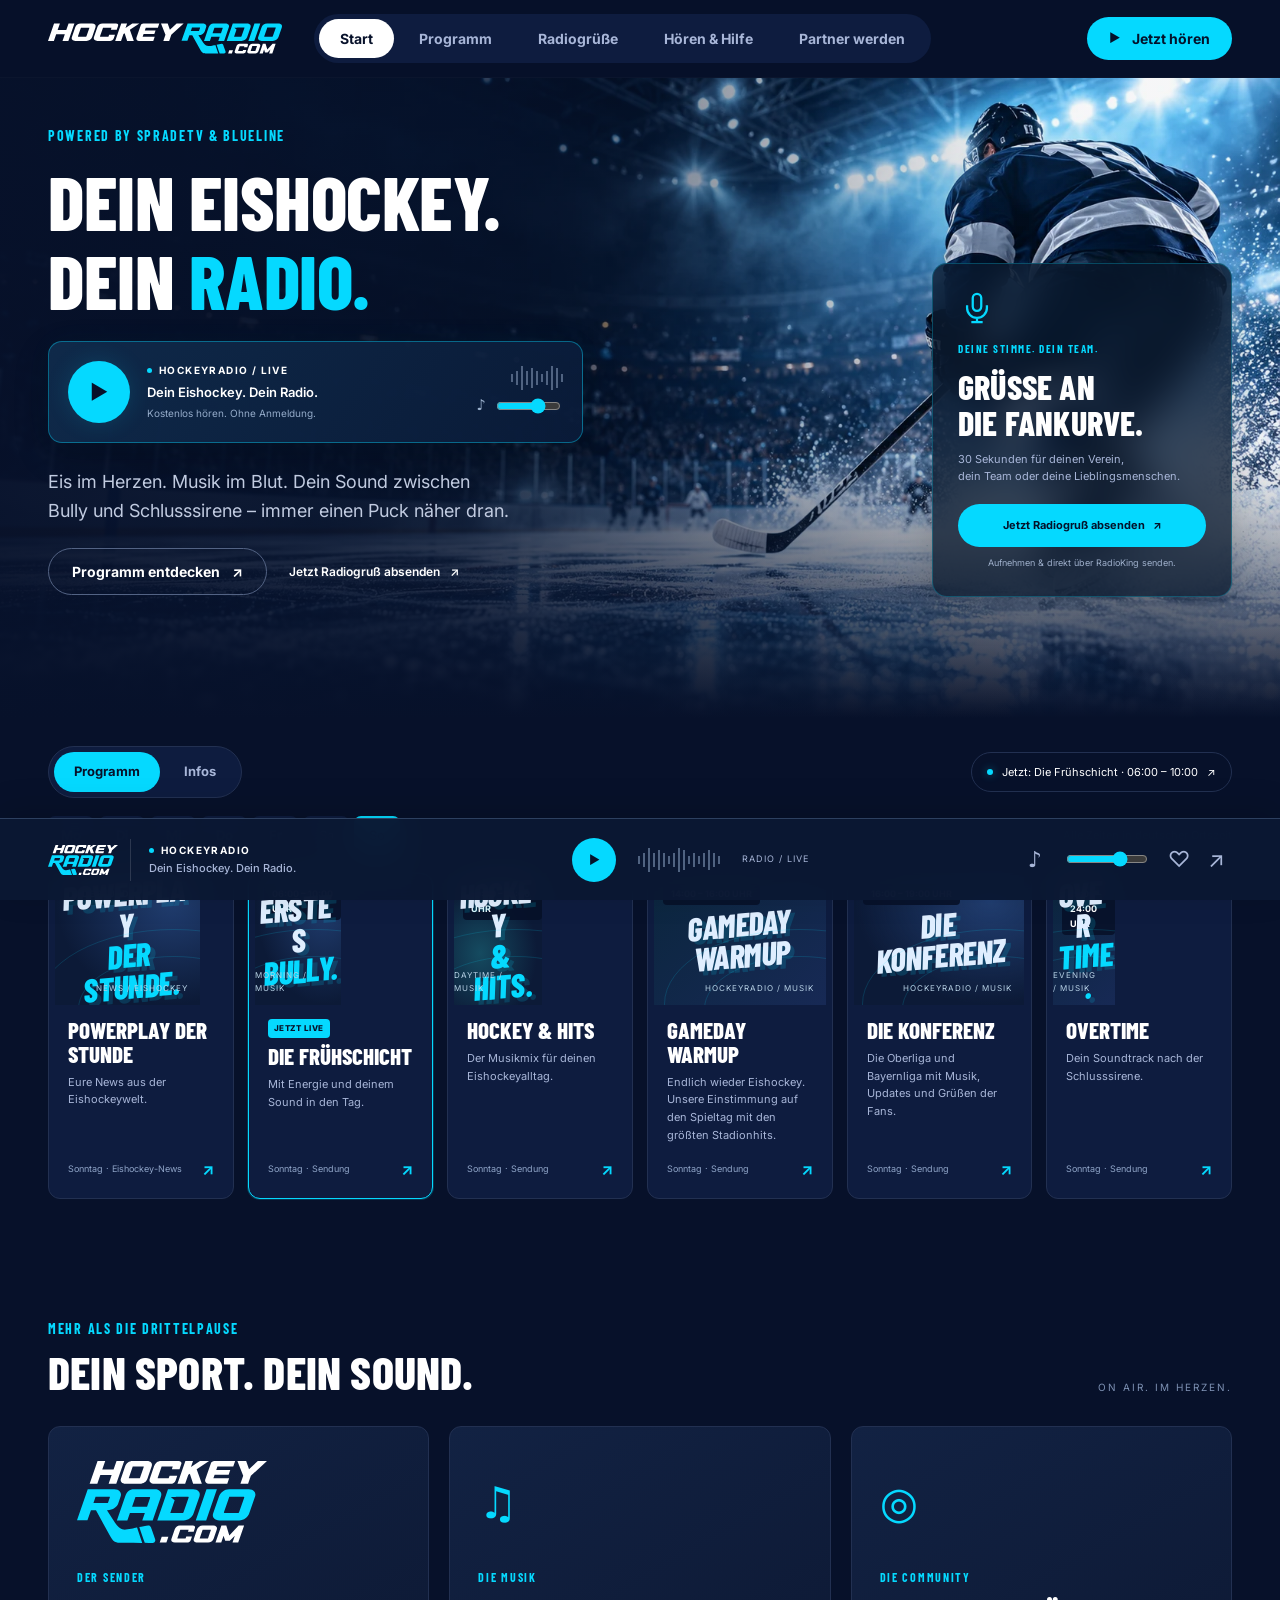
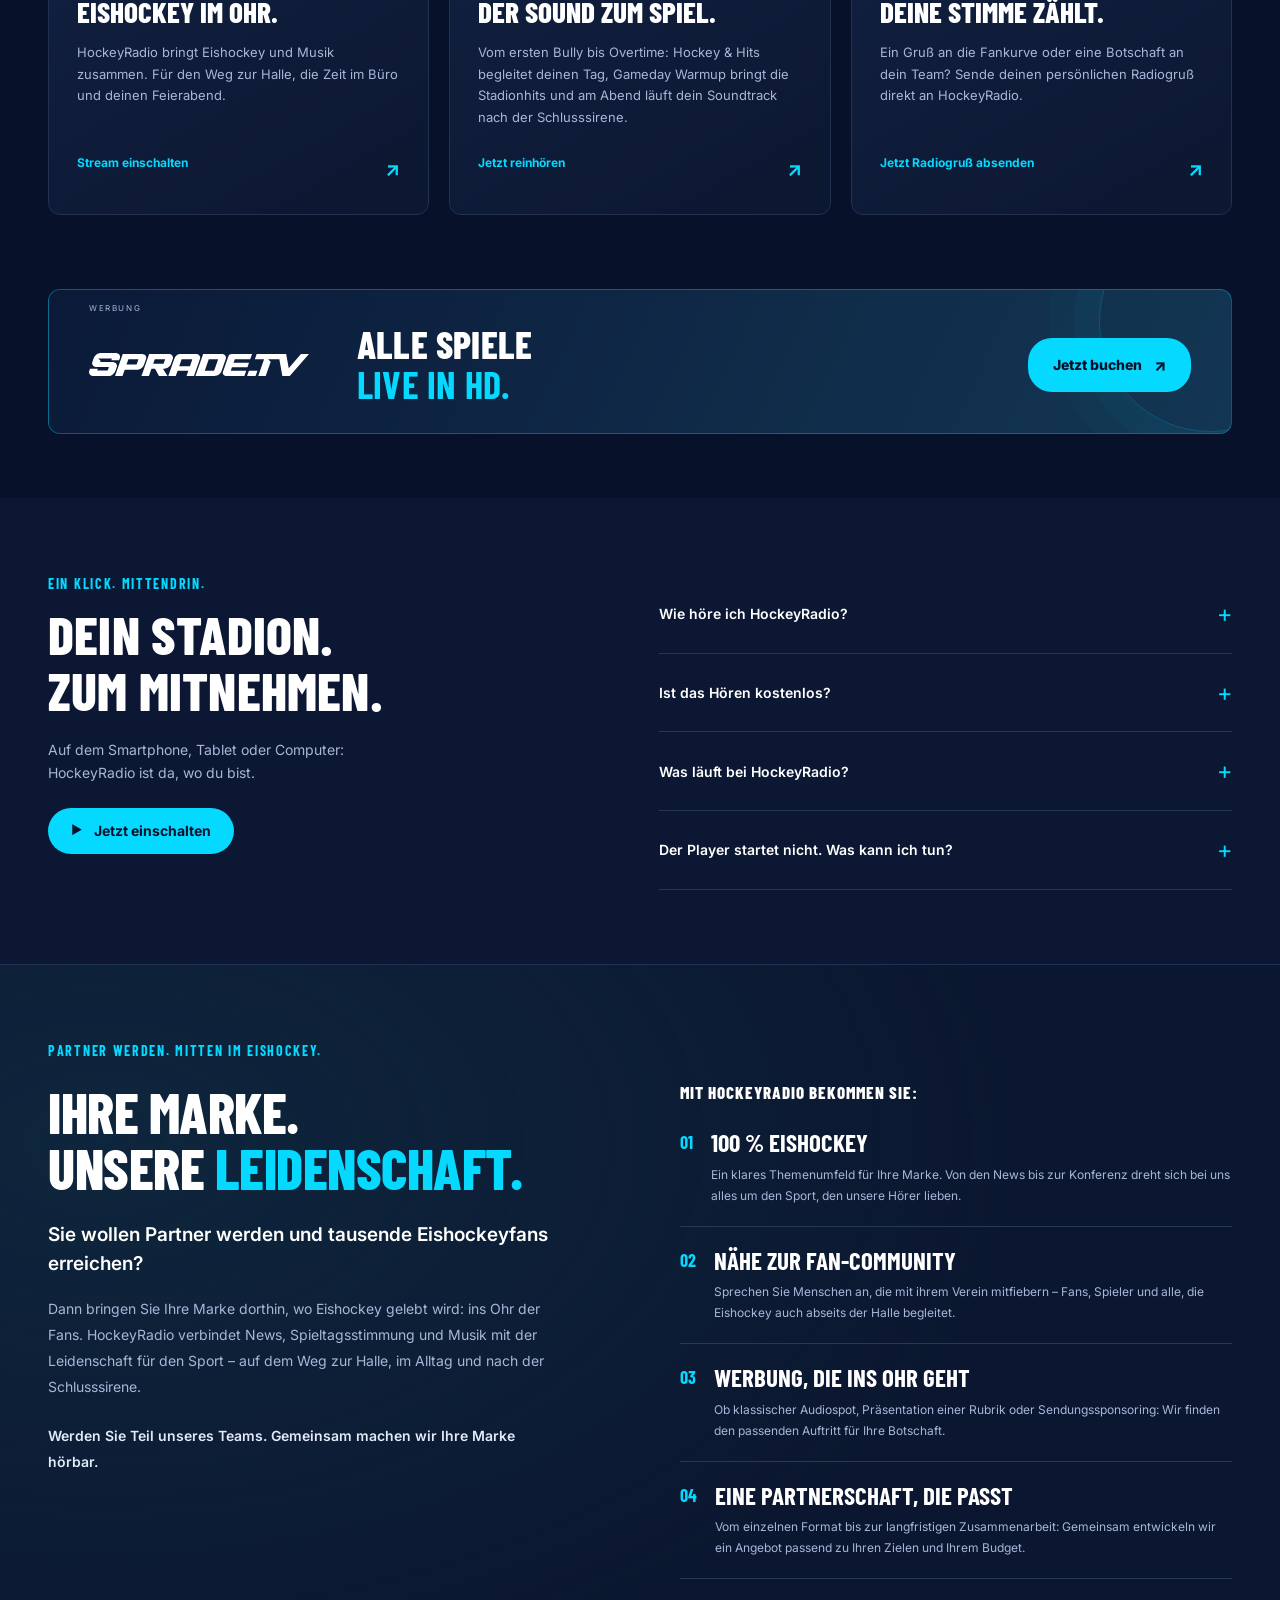
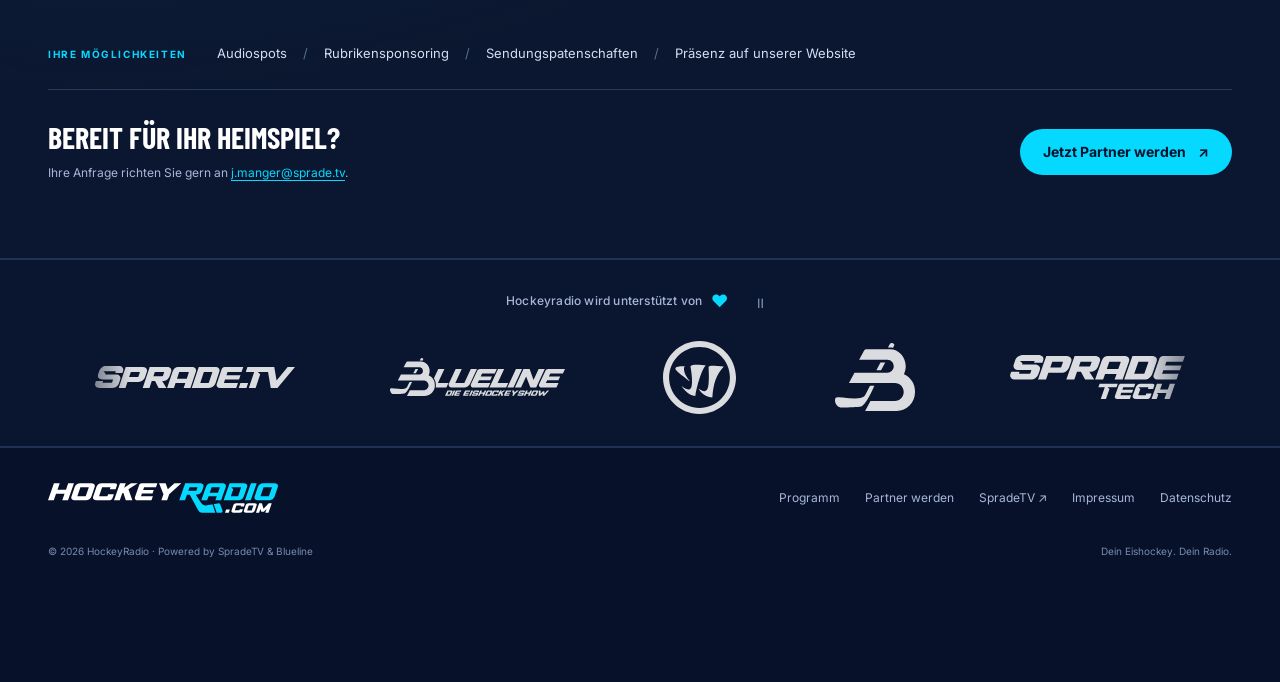
==== index.html @ a951a3a4 "Remove Der Sound deines Sports hero footer" ====
<!doctype html>
<html lang="de">
<head>
  <meta charset="utf-8"><meta name="viewport" content="width=device-width,initial-scale=1">
  <title>HockeyRadio – Dein Eishockey. Dein Radio.</title>
  <meta name="description" content="HockeyRadio – das Eishockeyradio powered by SpradeTV & Blueline. Dein Sound zwischen Bully und Schlusssirene. Jetzt kostenlos reinhören.">
  <meta name="robots" content="noindex,nofollow">
  <meta name="theme-color" content="#07112a">
  <meta property="og:title" content="HockeyRadio – Dein Eishockey. Dein Radio."><meta property="og:description" content="Eishockey im Ohr. Musik im Blut. Jetzt den Livestream einschalten."><meta property="og:type" content="website">
  <link rel="icon" href="favicon.svg" type="image/svg+xml"><link rel="stylesheet" href="styles.css"><link rel="stylesheet" href="updates.css">
  <link rel="preconnect" href="https://fonts.googleapis.com"><link rel="preconnect" href="https://fonts.gstatic.com" crossorigin>
  <link href="https://fonts.googleapis.com/css2?family=Barlow+Condensed:wght@600;700;800&family=Inter:wght@400;500;600;700;800&display=swap" rel="stylesheet">
</head>
<body>
<a class="skip" href="#main">Zum Inhalt</a>
<header class="header">
  <a class="brand" href="#" aria-label="HockeyRadio – Startseite"><img src="logo-2.svg" width="234" height="31" alt="HockeyRadio"></a>
  <nav aria-label="Hauptnavigation"><a class="active" href="#start">Start</a><a href="#programm">Programm</a><a href="#radiogruss">Radiogrüße</a><a href="#fragen">Hören & Hilfe</a><a href="#partner-werden">Partner werden</a></nav>
  <button class="button small play-trigger"><span class="play-icon">▶</span> <span>Jetzt hören</span></button>
  <button class="menu-toggle" aria-label="Menü öffnen" aria-expanded="false">☰</button>
</header>
<main id="main">
  <section class="hero" id="start" aria-labelledby="hero-title">
    <div class="hero-photo" role="img" aria-label="Eishockeyspieler auf beleuchtetem Eis in einer Arena"></div>
    <div class="hero-content wrap">
      <p class="eyebrow">POWERED BY SPRADETV & BLUEline</p>
      <h1 id="hero-title">DEIN EISHOCKEY.<br>DEIN <span>RADIO.</span></h1>
      <div class="hero-radio" aria-label="HockeyRadio direkt hören">
        <button id="hero-play" class="hero-play play-trigger" aria-label="HockeyRadio Livestream starten"><span class="play-icon">▶</span></button>
        <div class="hero-radio-info"><span class="on-air"><i></i> HOCKEYRADIO / LIVE</span><strong data-stream-status>Dein Eishockey. Dein Radio.</strong><span class="hero-radio-caption">Kostenlos hören. Ohne Anmeldung.</span></div>
        <div class="hero-radio-right"><div class="wave" aria-hidden="true"><i></i><i></i><i></i><i></i><i></i><i></i><i></i><i></i><i></i><i></i><i></i></div><label class="hero-volume"><span aria-hidden="true">♪</span><input class="volume-control" type="range" min="0" max="1" step="0.01" value="0.7" aria-label="Lautstärke im Hauptplayer"></label></div>
      </div>
      <p class="intro">Eis im Herzen. Musik im Blut. Dein Sound zwischen<br class="desktop"> Bully und Schlusssirene – immer einen Puck näher dran.</p>
      <div class="hero-actions"><a class="button outline" href="#programm">Programm entdecken <span>↗</span></a><button class="hero-greeting-link" data-dialog="greeting">Jetzt Radiogruß absenden <span>↗</span></button></div>
    </div>
    <aside class="hero-greeting" id="radiogruss" aria-labelledby="greeting-title"><span class="mic-symbol" aria-hidden="true"><svg viewBox="0 0 24 24" fill="none" stroke="currentColor" stroke-width="1.6"><rect x="9" y="2" width="6" height="12" rx="3"/><path d="M5 10v2a7 7 0 0014 0v-2M12 19v3M8 22h8"/></svg></span><p class="eyebrow">DEINE STIMME. DEIN TEAM.</p><h2 id="greeting-title">GRÜSSE AN<br> DIE FANKURVE.</h2><p>30 Sekunden für deinen Verein,<br>dein Team oder deine Lieblingsmenschen.</p><button class="button" data-dialog="greeting">Jetzt Radiogruß absenden <span>↗</span></button><small>Aufnehmen & direkt über RadioKing senden.</small></aside>
  </section>
  <section class="program wrap section" id="programm" aria-label="Programm und Infos">
    <div class="program-tools"><div class="program-switch" role="group" aria-label="Programm oder Infos anzeigen"><button type="button" data-view="programme" aria-pressed="true">Programm</button><button type="button" data-view="infos" aria-pressed="false">Infos</button></div><button type="button" class="now-program" id="now-program" aria-label="Zum aktuellen Programm"><span class="live-dot" aria-hidden="true"></span><span id="now-program-text">HockeyRadio · Livestream</span><span aria-hidden="true">↗</span></button></div><div class="week" role="group" aria-label="Programmtag auswählen"><button data-day="0" aria-pressed="true">Mo</button><button data-day="1" aria-pressed="false">Di</button><button data-day="2" aria-pressed="false">Mi</button><button data-day="3" aria-pressed="false">Do</button><button data-day="4" aria-pressed="false">Fr</button><button data-day="5" aria-pressed="false">Sa</button><button data-day="6" aria-pressed="false">So</button><span>Alle Zeiten in deutscher Ortszeit</span></div>
    <div class="program-grid" id="program-grid"></div>
  </section>
  <section class="section wrap" id="sender" aria-labelledby="sender-title"><div class="section-top"><div><p class="eyebrow">MEHR ALS DIE DRITTELPAUSE</p><h2 id="sender-title">DEIN SPORT. DEIN SOUND.</h2></div><span class="corner-label">ON AIR. IM HERZEN.</span></div><div class="feature-grid"><article class="feature station"><img src="logo-1.svg" width="250" height="108" alt="HockeyRadio"><p class="eyebrow">DER SENDER</p><h3>EISHOCKEY IM OHR.</h3><p>HockeyRadio bringt Eishockey und Musik zusammen. Für den Weg zur Halle, die Zeit im Büro und deinen Feierabend.</p><button class="text-link play-trigger">Stream einschalten <span>↗</span></button></article><article class="feature"><span class="feature-icon">♫</span><p class="eyebrow">DIE MUSIK</p><h3>DER SOUND ZUM SPIEL.</h3><p>Vom ersten Bully bis Overtime: Hockey & Hits begleitet deinen Tag, Gameday Warmup bringt die Stadionhits und am Abend läuft dein Soundtrack nach der Schlusssirene.</p><button class="text-link play-trigger">Jetzt reinhören <span>↗</span></button></article><article class="feature"><span class="feature-icon">◎</span><p class="eyebrow">DIE COMMUNITY</p><h3>DEINE STIMME ZÄHLT.</h3><p>Ein Gruß an die Fankurve oder eine Botschaft an dein Team? Sende deinen persönlichen Radiogruß direkt an HockeyRadio.</p><button class="text-link" data-dialog="greeting">Jetzt Radiogruß absenden <span>↗</span></button></article></div></section>
  <div class="sprade-promotion wrap" aria-label="Werbung für SpradeTV">
<a class="sprade-banner" href="https://sprade.tv/de/" target="_blank" rel="noopener noreferrer" aria-label="SpradeTV: Alle Spiele live in HD. Jetzt buchen."><span class="sprade-ad-label">WERBUNG</span><img src="partner-sprade.svg" width="150" height="36" alt="SpradeTV"><span class="sprade-ad-copy">ALLE SPIELE<br><strong>LIVE IN HD.</strong></span><span class="sprade-ad-cta">Jetzt buchen <span aria-hidden="true">↗</span></span></a>
  </div>
  <section class="listen-section section" id="fragen"><div class="wrap listen-layout"><div><p class="eyebrow">EIN KLICK. MITTENDRIN.</p><h2>DEIN STADION.<br>ZUM MITNEHMEN.</h2><p>Auf dem Smartphone, Tablet oder Computer:<br>HockeyRadio ist da, wo du bist.</p><button class="button play-trigger"><span class="play-icon">▶</span> Jetzt einschalten</button></div><div class="faq"><details><summary>Wie höre ich HockeyRadio?</summary><p>Tippe auf „Jetzt hören“. Der Player am unteren Bildschirmrand spielt unseren RadioKing-Livestream ab. Du benötigst eine Internetverbindung. Es ist keine Anmeldung nötig.</p></details><details><summary>Ist das Hören kostenlos?</summary><p>Der Stream ist kostenlos erreichbar. Bei mobiler Nutzung können Kosten deines Internetanbieters entstehen. Der Datenverbrauch hängt von der Streamqualität und deiner Hördauer ab.</p></details><details><summary>Was läuft bei HockeyRadio?</summary><p>Unter „Programm“ findest du die Sendungen für jeden Wochentag: von der Frühschicht über Hockey & Hits bis Overtime. Dazu kommen Powerplay der Stunde, die Blueline Eishockeyshow, Gameday Warmup und Die Konferenz. Unter „Infos“ stehen unsere kurzen Rubriken. „Jetzt live“ kennzeichnet die aktuelle Sendung laut Sendeplan.</p></details><details><summary>Der Player startet nicht. Was kann ich tun?</summary><p>Prüfe deine Internetverbindung und starte den Player erneut. Manche Browser blockieren Audio, bis du auf Play tippst. Alternativ kannst du den <a href="https://play.radioking.io/hockey-radio" target="_blank" rel="noopener noreferrer">direkten RadioKing-Stream öffnen ↗</a>.</p></details></div></div></section>
  <section class="partnership section" id="partner-werden" aria-labelledby="partnership-title"><div class="wrap">
    <p class="eyebrow">PARTNER WERDEN. MITTEN IM EISHOCKEY.</p>
    <div class="partnership-layout"><div class="partnership-pitch"><h2 id="partnership-title">IHRE MARKE.<br>UNSERE <span>LEIDENSCHAFT.</span></h2><p class="partnership-lead">Sie wollen Partner werden und tausende Eishockeyfans erreichen?</p><p>Dann bringen Sie Ihre Marke dorthin, wo Eishockey gelebt wird: ins Ohr der Fans. HockeyRadio verbindet News, Spieltagsstimmung und Musik mit der Leidenschaft für den Sport – auf dem Weg zur Halle, im Alltag und nach der Schlusssirene.</p><p class="partnership-signoff">Werden Sie Teil unseres Teams. Gemeinsam machen wir Ihre Marke hörbar.</p></div>
    <div class="partnership-benefits"><h3>MIT HOCKEYRADIO BEKOMMEN SIE:</h3><ul><li><span aria-hidden="true">01</span><div><h4>100 % EISHOCKEY</h4><p>Ein klares Themenumfeld für Ihre Marke. Von den News bis zur Konferenz dreht sich bei uns alles um den Sport, den unsere Hörer lieben.</p></div></li><li><span aria-hidden="true">02</span><div><h4>NÄHE ZUR FAN-COMMUNITY</h4><p>Sprechen Sie Menschen an, die mit ihrem Verein mitfiebern – Fans, Spieler und alle, die Eishockey auch abseits der Halle begleitet.</p></div></li><li><span aria-hidden="true">03</span><div><h4>WERBUNG, DIE INS OHR GEHT</h4><p>Ob klassischer Audiospot, Präsentation einer Rubrik oder Sendungssponsoring: Wir finden den passenden Auftritt für Ihre Botschaft.</p></div></li><li><span aria-hidden="true">04</span><div><h4>EINE PARTNERSCHAFT, DIE PASST</h4><p>Vom einzelnen Format bis zur langfristigen Zusammenarbeit: Gemeinsam entwickeln wir ein Angebot passend zu Ihren Zielen und Ihrem Budget.</p></div></li></ul></div></div>
    <div class="partnership-formats"><span>IHRE MÖGLICHKEITEN</span><p>Audiospots <i aria-hidden="true">/</i> Rubrikensponsoring <i aria-hidden="true">/</i> Sendungspatenschaften <i aria-hidden="true">/</i> Präsenz auf unserer Website</p></div>
    <div class="partnership-contact"><div><h3>BEREIT FÜR IHR HEIMSPIEL?</h3><p>Ihre Anfrage richten Sie gern an <a href="mailto:j.manger@sprade.tv">j.manger@sprade.tv</a>.</p></div><a class="button" href="mailto:j.manger@sprade.tv?subject=Partneranfrage%20HockeyRadio">Jetzt Partner werden <span aria-hidden="true">↗</span></a></div>
  </div></section>
  <section class="partners" aria-labelledby="partners-title"><div class="wrap"><div class="partners-heading"><h2 id="partners-title">Hockeyradio wird unterstützt von <span class="partner-heart" aria-label="Herz">♥</span></h2><button id="partners-toggle" aria-pressed="false" aria-label="Partner-Slider anhalten">Ⅱ</button></div><div class="partner-window"><div class="partner-track"><div class="partner-group"><img class="partner-wide" src="partner-sprade.svg" alt="SpradeTV" width="200" height="42"><img src="partner-blueline.svg" alt="Blueline" width="175" height="48"><img class="partner-square" src="partner-warrior.svg" alt="Warrior" width="80" height="80"><img class="partner-square" src="partner-eisblog.svg" alt="Eisblog" width="80" height="72"><img src="partner-spradetech.svg" alt="SpradeTech" width="175" height="48"></div><div class="partner-group" aria-hidden="true"><img class="partner-wide" src="partner-sprade.svg" alt="" width="200" height="42"><img src="partner-blueline.svg" alt="" width="175" height="48"><img class="partner-square" src="partner-warrior.svg" alt="" width="80" height="80"><img class="partner-square" src="partner-eisblog.svg" alt="" width="80" height="72"><img src="partner-spradetech.svg" alt="" width="175" height="48"></div></div></div></div></section>
</main>
<footer class="footer wrap"><div class="footer-main"><a href="#start" aria-label="Zur Startseite"><img src="logo-2.svg" width="230" height="30" alt="HockeyRadio"></a><div class="footer-links"><a href="#programm">Programm</a><a href="#partner-werden">Partner werden</a><a href="https://sprade.tv" target="_blank" rel="noopener noreferrer">SpradeTV ↗</a><a href="/impressum">Impressum</a><a href="/datenschutz">Datenschutz</a></div></div><div class="footer-bottom"><span>© <span id="year">2026</span> HockeyRadio · Powered by SpradeTV & Blueline</span><span>Dein Eishockey. Dein Radio.</span></div></footer>
<aside class="radio-player" aria-label="HockeyRadio Livestream"><div class="player-brand"><img src="logo-1.svg" width="70" height="31" alt="HockeyRadio"><div><span class="on-air"><i></i> HOCKEYRADIO</span><strong id="player-status" role="status">Dein Eishockey. Dein Radio.</strong></div></div><div class="player-center"><button id="player-toggle" class="player-play play-trigger" aria-label="Livestream starten"><span class="play-icon">▶</span></button><div class="wave" aria-hidden="true"><i></i><i></i><i></i><i></i><i></i><i></i><i></i><i></i><i></i><i></i><i></i><i></i><i></i><i></i><i></i><i></i><i></i></div><span class="stream-label">RADIO / LIVE</span></div><div class="player-tools"><button id="mute" aria-label="Ton ausschalten">♪</button><input id="volume" class="volume-control" type="range" min="0" max="1" step="0.01" value="0.7" aria-label="Lautstärke"><button id="favorite" aria-label="Sender merken" aria-pressed="false">♡</button><a href="https://play.radioking.io/hockey-radio" target="_blank" rel="noopener noreferrer" aria-label="Stream in neuem Tab öffnen">↗</a></div><audio id="audio" preload="none" src="https://play.radioking.io/hockey-radio"></audio></aside>
<dialog id="info-dialog" aria-labelledby="dialog-title"><button id="close-dialog" class="dialog-close" aria-label="Schließen">×</button><p class="eyebrow">HOCKEYRADIO</p><h2 id="dialog-title"></h2><div id="dialog-body"></div></dialog>
<script src="schedule.js" defer></script>
<script src="programme-data.js" defer></script>
<script src="app.js" defer></script>
</body></html>
---- styles.css ----
:root{--bg:#07112a;--surface:#0e1c3f;--panel:#101f42;--cyan:#05d9ff;--text:#fff;--muted:#a8b6d8;--border:#223051;--heading:'Barlow Condensed','Arial Narrow',sans-serif;--font:Inter,system-ui,sans-serif}*{box-sizing:border-box}html{scroll-behavior:smooth;scroll-padding-top:90px}body{margin:0;background:var(--bg);color:var(--text);font-family:var(--font);font-size:15px;line-height:1.65;padding-bottom:95px}button,input,a{-webkit-tap-highlight-color:transparent}button,a{touch-action:manipulation}a{color:inherit;text-decoration:none}button{font:inherit;color:inherit;cursor:pointer}button:disabled{opacity:.55;cursor:wait}button:focus-visible,a:focus-visible,input:focus-visible,summary:focus-visible{outline:2px solid var(--cyan);outline-offset:5px}img{max-width:100%;display:block}button{border:0}h1,h2,h3,p{margin:0}h1,h2,h3{font-family:var(--heading);line-height:1.04;font-weight:800}h2{font-size:46px;letter-spacing:.2px}h3{font-size:29px}p{color:var(--muted)}.wrap{max-width:1440px;padding-left:48px;padding-right:48px;margin:0 auto}.section{padding-top:74px;padding-bottom:74px}.header{height:78px;display:flex;align-items:center;justify-content:space-between;gap:32px;padding:0 48px;background:#07112af5;position:sticky;top:0;z-index:30;border-bottom:1px solid #ffffff05}.brand{width:234px;flex-shrink:0}.header nav{display:flex;gap:4px;background:var(--surface);padding:5px;border-radius:40px;margin-right:auto}.header nav a{padding:8px 21px;color:var(--muted);border-radius:30px;white-space:nowrap;font-weight:700;font-size:14px}.header nav a.active,.header nav a:hover{background:#fff;color:#07112a}.button{border-radius:30px;background:var(--cyan);display:inline-flex;align-items:center;justify-content:center;gap:12px;padding:13px 23px;font-weight:700;font-size:14px;line-height:1.4;color:#04122b;transition:background .2s,transform .2s;min-height:46px}.button:hover{background:#64e7ff;transform:translateY(-2px)}.button.outline{background:transparent;border:1px solid #536384;color:#fff}.button.outline:hover{background:#162955}.button.small{min-height:43px;padding:11px 22px}.play-icon{font-size:12px;display:inline-block}.menu-toggle{display:none;background:transparent;font-size:26px}.hero{min-height:615px;position:relative;overflow:hidden;isolation:isolate}.hero-photo{position:absolute;inset:0;z-index:-2;background:url('arena.webp') center 44% / cover no-repeat}.hero:before{content:'';position:absolute;inset:0;z-index:-1;background:linear-gradient(90deg,rgba(7,17,42,.94),rgba(7,17,42,.7) 37%,rgba(7,17,42,.03) 80%),linear-gradient(0deg,#07112a,transparent 40%)}.hero-content{padding-top:69px;padding-bottom:80px}.eyebrow{color:var(--cyan);font-family:var(--heading);font-size:14px;font-weight:700;letter-spacing:1.7px;text-transform:uppercase}.hero h1{font-size:76px;letter-spacing:-.5px;margin:14px 0 19px}.hero h1 span{color:var(--cyan)}.intro{font-size:18px;line-height:1.6;max-width:590px;color:#c1cbe0}.hero-actions{display:flex;gap:12px;margin:28px 0 40px}.hero-facts{display:flex;gap:45px}.hero-facts strong{font-family:var(--heading);font-size:35px;font-weight:800;display:block;line-height:1.2}.hero-facts strong span{font-size:27px}.hero-facts small{font-size:11px;color:var(--muted);display:block}.hero-bottom{position:absolute;bottom:17px;left:48px;right:48px;display:flex;align-items:center;gap:10px;border-top:1px solid #ffffff13;padding-top:13px;color:var(--muted);font-size:10px;font-weight:600;letter-spacing:1.7px}.hero-bottom>span:last-child{margin-left:auto;font-size:20px;color:#fff}.signal{display:flex;align-items:center;gap:2px;height:18px}.signal i{width:2px;background:var(--cyan);height:7px}.signal i:nth-child(2),.signal i:nth-child(4){height:13px}.signal i:nth-child(3){height:18px}.section-top{display:flex;align-items:end;justify-content:space-between;gap:20px;margin-bottom:16px}.section-top h2{margin-top:8px}.draft-label{font-size:10px;letter-spacing:1.1px;border:1px solid #40516e;border-radius:20px;padding:5px 12px;color:var(--muted);white-space:nowrap;margin-bottom:4px}.section-description{font-size:13px;max-width:720px}.week{display:flex;gap:5px;align-items:center;margin:25px 0}.week button{background:var(--surface);border:1px solid transparent;width:46px;height:39px;border-radius:7px;font-size:13px;font-weight:600;color:var(--muted)}.week button[aria-pressed=true]{background:var(--cyan);color:var(--bg)}.week span{font-size:11px;color:#8293b6;margin-left:auto}.program-grid{display:grid;grid-template-columns:repeat(4,1fr);gap:18px}.program-card{border:1px solid var(--border);background:var(--surface);border-radius:12px;overflow:hidden;text-align:left;transition:transform .2s,border-color .2s;display:flex;flex-direction:column}.program-card:hover{transform:translateY(-5px);border-color:#05d9ff80}.card-art{height:175px;background:radial-gradient(at 80% 20%,#213e71,transparent 70%),#0c1a37;position:relative;display:flex;align-items:center;justify-content:center;overflow:hidden}.card-art:before,.card-art:after{content:'';border:1px solid #05d9ff32;border-radius:50%;position:absolute;width:190px;height:190px;right:-70px;bottom:-100px;transform:scaleY(.55)}.card-art:after{width:270px;height:270px;right:-110px;bottom:-135px}.card-art .art-word{font:800 43px/.94 var(--heading);font-style:italic;color:#dfeeff;transform:rotate(-5deg);letter-spacing:-.5px;text-shadow:4px 4px #05d9ff28;text-align:center}.card-art .art-word span{color:var(--cyan)}.card-art.art-1{background:radial-gradient(at 30% 60%,#154b60,transparent 65%),#0c1a37}.card-art.art-2{background:radial-gradient(at 90% 10%,#47405c,transparent 65%),#0c1a37}.card-art.art-3{background:linear-gradient(135deg,#0b263e,#172955)}.card-time{position:absolute;left:12px;top:12px;background:#07112ae6;padding:3px 8px;border-radius:4px;font-size:11px;font-weight:700}.card-kind{position:absolute;right:12px;bottom:10px;font-size:9px;letter-spacing:1.5px;color:#b8d2e6}.card-body{padding:19px 18px 20px}.card-body h3{font-size:26px;margin-bottom:7px}.card-body p{font-size:12px}.card-footer{margin-top:15px;display:flex;align-items:center;justify-content:space-between;font-size:10px;color:#90a5c8}.card-footer b{color:var(--cyan);font-size:16px}.leagues{text-align:center;background:linear-gradient(180deg,#0b1733,#09142e)}.leagues h2{font-size:53px;margin:10px 0 14px}.leagues>div>p:not(.eyebrow){font-size:14px}.league-grid{display:grid;grid-template-columns:repeat(4,1fr);gap:16px;margin:35px 0 20px;text-align:left}.league-grid>div{position:relative;min-height:175px;padding:24px;border:1px solid #293857;border-radius:10px;background:#101e3b;overflow:hidden}.league-grid>div:after{content:'';position:absolute;right:-25px;top:-35px;border:1px solid #05d9ff12;border-radius:50%;width:180px;height:180px}.league-grid span{display:block;font-size:9px;letter-spacing:1.3px;color:#7c92b6}.league-grid strong{display:block;font:800 35px/1 var(--heading);margin-top:15px}.league-grid b{position:absolute;bottom:19px;right:20px;color:var(--cyan);font-size:25px}.leagues .fine{font-size:11px!important;color:#8193b5}.corner-label{font-size:10px;letter-spacing:2px;color:#7d91b3}.feature-grid{display:grid;grid-template-columns:repeat(3,1fr);gap:20px;margin-top:30px}.feature{padding:28px;border:1px solid var(--border);border-radius:12px;background:linear-gradient(150deg,#122243,#0c1731);display:flex;flex-direction:column;align-items:start}.feature-icon{font-size:44px;color:var(--cyan);height:95px;display:flex;align-items:center}.station>img{height:95px;width:190px;object-fit:contain;object-position:left center}.feature .eyebrow{margin-top:18px;font-size:12px}.feature h3{margin:10px 0 15px}.feature>p:not(.eyebrow){font-size:13px;margin-bottom:25px}.text-link{margin-top:auto;padding:0;background:transparent;color:var(--cyan);font-size:12px;font-weight:700;display:flex;width:100%;justify-content:space-between}.text-link:hover{text-decoration:underline}.text-link span{font-size:20px}.listen-section{background:#0b1733}.listen-layout{display:grid;grid-template-columns:1fr 1.1fr;gap:90px}.listen-layout h2{font-size:54px;margin:11px 0 19px}.listen-layout p{font-size:14px}.listen-layout .button{margin-top:24px}.faq{padding-top:3px}.faq details{border-bottom:1px solid #293655;padding:19px 0}.faq summary{font-weight:600;font-size:14px;cursor:pointer;list-style:none;display:flex;align-items:center;justify-content:space-between;gap:20px}.faq summary:after{content:'+';font-weight:400;font-size:24px;color:var(--cyan)}.faq details[open] summary:after{content:'−'}.faq details p{font-size:13px;padding-top:12px;max-width:520px}.faq a{color:var(--cyan);text-decoration:underline}.cta{margin-top:60px;margin-bottom:60px;display:flex;justify-content:space-between;gap:30px;align-items:center}.cta h2{font-size:45px;margin:8px 0 12px}.cta p{font-size:14px}.footer{border-top:1px solid #223051;padding-top:35px;padding-bottom:28px}.footer-main{display:flex;align-items:center;justify-content:space-between;gap:30px}.footer-links{display:flex;align-items:center;gap:25px;font-size:12px;color:var(--muted)}.footer-links button{background:none;padding:0;font-size:12px}.footer-links a:hover,.footer-links button:hover{color:var(--cyan)}.footer-bottom{display:flex;justify-content:space-between;gap:20px;margin-top:30px;color:#798bae;font-size:10px}.radio-player{position:fixed;z-index:50;bottom:0;left:0;right:0;min-height:82px;background:#0b1833f8;backdrop-filter:blur(18px);border-top:1px solid #2d4060;padding:15px 48px;display:flex;align-items:center;justify-content:space-between;gap:30px;box-shadow:0 -8px 35px #0002}.player-brand{display:flex;align-items:center;gap:18px;min-width:310px}.player-brand img{padding-right:12px;border-right:1px solid #ffffff24;width:83px;height:42px}.player-brand strong{display:block;font-size:11px;font-weight:500;color:var(--muted)}.on-air{font-size:10px;font-weight:700;letter-spacing:1.4px;display:flex;gap:7px;align-items:center}.on-air i{width:5px;height:5px;background:var(--cyan);border-radius:50%}.player-center{display:flex;align-items:center;gap:22px}.player-play{background:var(--cyan);color:#04122b;border-radius:50%;height:44px;width:44px;display:grid;place-items:center;flex-shrink:0}.player-play:hover{background:#6eeaff}.wave{display:flex;gap:3px;align-items:center;height:27px}.wave i{width:2px;background:#506381;height:8px}.wave i:nth-child(3n){height:24px}.wave i:nth-child(2n){height:14px}.wave i:nth-child(5n){height:20px}.is-playing .wave i{background:var(--cyan);animation:pulse 1s ease-in-out infinite alternate}.wave i:nth-child(2n){animation-delay:-.6s}.wave i:nth-child(3n){animation-delay:-.3s}.stream-label{font-size:9px;letter-spacing:1px;color:var(--muted);white-space:nowrap}.player-tools{display:flex;align-items:center;gap:17px}.player-tools button,.player-tools a{background:none;color:#a8b6d8;padding:0;font-size:22px;min-width:24px}.player-tools #favorite[aria-pressed=true]{color:var(--cyan)}input[type=range]{accent-color:var(--cyan);width:82px;cursor:pointer;height:20px}dialog{background:#0e1c3f;border:1px solid #344565;color:#fff;border-radius:15px;padding:36px;max-width:580px;width:calc(100% - 32px);max-height:85vh;overflow:auto}dialog::backdrop{background:#020817bd;backdrop-filter:blur(5px)}dialog h2{font-size:34px;margin:10px 35px 18px 0}dialog p{font-size:14px;margin:10px 0}dialog a{color:var(--cyan)}.dialog-close{position:absolute;right:20px;top:15px;background:none;font-size:30px}.dialog-note{background:#07112a;border:1px solid #293c5d;padding:14px;border-radius:7px}.record-controls{display:flex;gap:10px;margin-top:20px;flex-wrap:wrap}.record-preview{width:100%;margin:16px 0}.skip{position:fixed;left:15px;top:-100px;padding:12px;background:var(--cyan);color:var(--bg);z-index:100}.skip:focus{top:10px}@keyframes pulse{to{transform:scaleY(.4)}}@media(min-width:1600px){.header,.radio-player{padding-left:max(48px,calc((100vw - 1344px)/2));padding-right:max(48px,calc((100vw - 1344px)/2))}.hero-bottom{left:calc((100vw - 1344px)/2);right:calc((100vw - 1344px)/2)}}@media(max-width:1150px){.header{gap:22px;padding:0 28px}.brand{width:200px}.header nav a{padding:8px 13px;font-size:12px}.wrap{padding-left:28px;padding-right:28px}.hero-bottom{left:28px;right:28px}.radio-player{padding:14px 28px}.player-brand{min-width:260px}.player-center{gap:15px}.wave{display:none}.hero h1{font-size:70px}.program-grid{gap:12px}.card-body{padding:16px 13px}.card-art .art-word{font-size:36px}.feature{padding:22px}.listen-layout{gap:45px}.footer-links{gap:15px}}@media(max-width:850px){.header{height:70px}.header nav{position:absolute;left:20px;right:20px;top:75px;display:none;flex-direction:column;border-radius:12px;padding:12px;box-shadow:0 15px 30px #0005}.header nav.open{display:flex}.header nav a{padding:12px 18px;font-size:14px}.header>.button{margin-left:auto}.menu-toggle{display:block}.hero{min-height:610px}.hero-photo{background-position:65% center}.hero:before{background:linear-gradient(90deg,#07112aeb,#07112a77),linear-gradient(0deg,#07112a,transparent 60%)}.hero-content{padding-top:60px}.program-grid{grid-template-columns:repeat(2,1fr);gap:18px}.card-art{height:185px}.league-grid{grid-template-columns:repeat(2,1fr)}.feature-grid{grid-template-columns:1fr}.feature{display:grid;grid-template-columns:100px 1fr;gap:0 25px}.feature>img,.feature>.feature-icon{grid-column:1;grid-row:1/5;width:100%;align-self:center}.feature>.eyebrow,.feature>h3,.feature>p,.feature>.text-link{grid-column:2}.feature .eyebrow{margin-top:0}.feature>p:not(.eyebrow){margin-bottom:15px}.feature>.text-link{max-width:240px}.listen-layout{grid-template-columns:1fr;gap:30px}.cta h2{font-size:37px}.footer-main,.footer-bottom{flex-direction:column;align-items:start}.radio-player{gap:12px}.player-brand{min-width:0}.player-brand img{display:none}.player-tools{gap:12px}.stream-label{display:none}.radio-player{padding:14px 24px}.player-center{margin-left:auto}.player-brand strong{max-width:230px}.week span{display:none}}@media(max-width:520px){body{padding-bottom:84px}.wrap{padding-left:20px;padding-right:20px}.header{padding:0 20px;gap:15px}.brand{width:165px}.header>.button{font-size:11px;padding:10px 12px;min-height:37px;gap:6px}.menu-toggle{font-size:24px}.hero-content{padding-top:48px}.hero h1{font-size:59px;margin-top:15px}.hero .eyebrow{font-size:12px}.hero{min-height:590px}.intro{font-size:15px;max-width:330px}.desktop{display:none}.hero-actions{gap:10px;flex-wrap:wrap;margin:25px 0 35px}.hero-actions .button{font-size:12px;padding:13px 16px}.hero-facts{gap:27px}.hero-facts strong{font-size:30px}.hero-facts small{font-size:9px}.hero-bottom{left:20px;right:20px}.section{padding-top:50px;padding-bottom:50px}h2{font-size:35px}.section-top{align-items:start;flex-direction:column;gap:10px}.section-top .eyebrow{font-size:12px}.draft-label{font-size:8px}.section-description{font-size:12px}.program-grid{gap:12px}.card-art{height:145px}.card-art .art-word{font-size:29px}.card-time{font-size:9px;left:9px;top:9px}.card-kind{font-size:8px}.card-body{padding:15px 12px}.card-body h3{font-size:23px}.card-body p{font-size:11px}.card-footer{font-size:9px}.league-grid{gap:12px}.league-grid>div{padding:19px;min-height:155px}.league-grid strong{font-size:31px}.leagues h2,.listen-layout h2{font-size:43px}.leagues>div>p:not(.eyebrow){font-size:13px}.corner-label{display:none}.feature{padding:23px;display:flex}.feature>img,.feature>.feature-icon{height:90px;width:150px;align-self:start}.feature .eyebrow{margin-top:15px}.feature h3{font-size:29px}.feature .text-link{max-width:100%}.cta{flex-direction:column;align-items:start;margin-top:45px;margin-bottom:45px;gap:22px}.cta h2{font-size:37px}.footer-links{flex-wrap:wrap;gap:15px 22px}.footer-bottom{font-size:9px;gap:8px}.radio-player{min-height:78px;padding:12px 20px}.player-brand strong{font-size:10px;max-width:190px}.on-air{font-size:9px}.player-play{height:42px;width:42px}.player-tools input,.player-tools #mute,.player-tools>a{display:none}.player-tools #favorite{font-size:25px}.player-tools{gap:0}.player-center{margin-right:4px}dialog{padding:27px}dialog h2{font-size:31px}}@media(prefers-reduced-motion:reduce){html{scroll-behavior:auto}*,*:before,*:after{animation:none!important;transition:none!important}}
---- updates.css ----
/* HockeyRadio: Hauptplayer, Radiogrüße, Partner und Rechtstexte. */
.hero{min-height:750px}.hero-content{padding-top:46px;padding-bottom:80px}.hero h1{margin-bottom:22px}.hero-radio{width:535px;max-width:100%;background:linear-gradient(125deg,#102b4cf0,#0a1b39ed);border:1px solid #05d9ff65;border-radius:14px;display:flex;align-items:center;gap:17px;padding:19px;margin-bottom:25px;box-shadow:0 12px 35px #0003,0 0 30px #05d9ff08}.hero-play{width:62px;height:62px;flex-shrink:0;border-radius:50%;background:var(--cyan);color:var(--bg);display:grid;place-items:center;box-shadow:0 0 25px #05d9ff24}.hero-play:hover{background:#7febff}.hero-play .play-icon{font-size:20px}.hero-radio-info{min-width:0}.hero-radio-info .on-air{font-size:10px;margin-bottom:4px}.hero-radio-info strong{display:block;font-size:13px;font-weight:600;line-height:1.5}.hero-radio-caption{display:block;font-size:10px;color:#94abc9;margin-top:3px}.hero-radio-right{margin-left:auto;display:flex;flex-direction:column;align-items:end;gap:4px}.hero-radio-right .wave{height:23px;display:flex}.hero-volume{display:flex;gap:8px;align-items:center;color:#9cb2cf}.hero-volume input{width:65px}.hero-greeting-link{padding:10px 0;background:none;font-size:12px;font-weight:600;display:flex;gap:10px;align-items:center}.hero-greeting-link:hover{color:var(--cyan)}.hero-actions{margin:22px 0 29px;align-items:center;gap:22px}.hero-facts{gap:45px}.hero-greeting{position:absolute;right:max(48px,calc((100vw - 1344px)/2));top:185px;bottom:auto;width:300px;padding:25px;border:1px solid #05d9ff40;border-radius:15px;background:#09182cbd;backdrop-filter:blur(18px);box-shadow:0 10px 40px #0003}.mic-symbol{display:flex;width:38px;height:38px;align-items:center;justify-content:center;color:var(--cyan);margin-bottom:13px}.mic-symbol svg{height:34px;width:34px}.hero-greeting .eyebrow{font-size:11px;letter-spacing:1.5px}.hero-greeting h2{font-size:34px;line-height:1.04;margin:11px 0}.hero-greeting>p:not(.eyebrow){font-size:11px;line-height:1.6}.hero-greeting .button{font-size:11px;padding:12px 14px;width:100%;margin-top:18px;gap:8px;min-height:43px}.hero-greeting small{display:block;font-size:9px;color:#9fb0cb;margin-top:9px;text-align:center}.partners{padding:29px 0 22px;border-top:1px solid #203251;border-bottom:1px solid #203251;background:#0a162f}.partners-heading{display:flex;align-items:center;justify-content:center;gap:20px;margin-bottom:15px}.partners-heading h2{font-family:var(--font);font-size:12px;font-weight:500;color:#a8b6d8;letter-spacing:.2px;line-height:1.5;text-align:center}.partner-heart{color:var(--cyan);margin-left:5px;font-size:17px;vertical-align:middle}.partners-heading button{padding:4px;background:transparent;color:#829bbd;font-size:13px;width:26px;height:26px}.partner-window{overflow:hidden;mask-image:linear-gradient(90deg,transparent,#000 7%,#000 93%,transparent)}.partner-track{display:flex;width:max-content;animation:partners-scroll 32s linear infinite;will-change:transform}.partner-group{display:flex;align-items:center;justify-content:space-around;gap:80px;padding:0 40px;min-width:calc(min(100vw,1440px) - 96px);height:94px;flex-shrink:0}.partner-group img{width:175px;height:48px;object-fit:contain;opacity:.85}.partner-group img.partner-wide{width:200px;height:42px}.partner-group img.partner-square{width:80px;height:73px}.partner-window:hover .partner-track,.partners.paused .partner-track{animation-play-state:paused}.partner-window:hover img{opacity:1}@keyframes partners-scroll{to{transform:translateX(-50%)}}.greeting-dialog{max-width:490px;text-align:center}.greeting-dialog h2{font-size:33px;margin:12px 15px 15px}.greeting-dialog .greeting-intro{font-size:13px;line-height:1.6}.radioking-widget{display:flex;justify-content:center;padding:15px 0 5px}.radioking-widget iframe{display:block;width:265px;height:365px;border:0;max-width:100%;background:transparent}.greeting-dialog .widget-note{font-size:10px;text-align:left;line-height:1.65;color:#99adcb;margin-top:15px}.widget-fallback{font-size:10px;color:var(--cyan);display:inline-block;margin-top:8px}.legal-page{padding-bottom:0}.legal-content{max-width:1030px;margin:0 auto;padding:46px 40px 70px;color:#d4dcef;overflow-wrap:anywhere}.legal-back{font-size:12px;color:var(--cyan);display:inline-block;margin-bottom:24px}.legal-content h1{font-family:var(--font);font-size:38px;font-weight:700;margin:0 0 24px;line-height:1.2;letter-spacing:-1px}.legal-content h2{font-family:var(--font);font-size:24px;line-height:1.35;margin:34px 0 16px;font-weight:700}.legal-content h3{font-family:var(--font);font-size:18px;line-height:1.5;margin:27px 0 12px;font-weight:600}.legal-content p{color:#b9c6df;font-size:14px;line-height:1.8;margin:14px 0}.legal-content ul{font-size:14px;color:#b9c6df;padding-left:22px}.legal-content li{padding:3px 0}.legal-content a{color:var(--cyan);text-decoration:underline;text-underline-offset:3px}.legal-content strong{font-weight:600;color:#edf3ff}.legal-content .box{border:1px solid #283957;border-radius:9px;padding:8px 22px;margin:18px 0;background:#0c1a34}.legal-content .small,.legal-content .muted{font-size:12px;color:#91a3c2}.legal-notice{background:#0d2140;border-left:3px solid var(--cyan);border-radius:4px;padding:15px 22px;margin-bottom:30px}.legal-notice p{margin:0;font-size:13px}.legal-source{margin-top:45px;border-top:1px solid #293b59;padding-top:10px}.legal-source-label{font-size:12px;color:var(--cyan)}.legal-page .header nav{margin-left:auto;margin-right:0}.legal-page .header nav a{font-size:13px}.legal-page .footer-bottom{margin-bottom:0}
@media(max-width:1150px){.hero-greeting{right:28px;width:270px;padding:22px}.hero-radio{width:515px}.partner-group{gap:55px;min-width:1050px}.hero h1{font-size:68px}}@media(max-width:950px){.hero-radio{width:485px}.hero-greeting{width:235px;padding:20px}.hero-greeting h2{font-size:30px}.hero-greeting .button{font-size:10px;padding-left:10px;padding-right:10px}.hero h1{font-size:62px}.hero .intro{max-width:460px;font-size:16px}.hero-radio-info strong{font-size:12px}.hero-radio-right{display:none}}@media(max-width:760px){.hero{min-height:0}.hero-content{padding-bottom:0}.hero-greeting{position:relative;right:auto;top:auto;bottom:auto;margin:28px 28px 80px;width:calc(100% - 56px);padding:24px;display:grid;grid-template-columns:1fr auto;column-gap:22px;align-items:center}.hero-greeting .mic-symbol{display:none}.hero-greeting .eyebrow{grid-column:1;grid-row:1;font-size:10px}.hero-greeting h2{grid-column:1;grid-row:2;margin:6px 0;font-size:32px}.hero-greeting h2 br{display:none}.hero-greeting>p:not(.eyebrow){grid-column:1;grid-row:3}.hero-greeting .button{grid-column:2;grid-row:1/4;margin-top:0;font-size:11px}.hero-greeting small{grid-column:1/-1;text-align:left;font-size:9px}.hero-content{padding-top:40px}.hero-radio{width:530px}.hero-radio-right{display:flex}.hero h1{font-size:68px}.hero-actions{flex-wrap:wrap;gap:12px 20px}.hero-bottom{font-size:9px}.hero-photo{background-position:62% top}.hero:before{background:linear-gradient(90deg,#07112ae8,#07112a90),linear-gradient(0deg,#07112a,transparent 75%)}.partner-group{min-width:970px;gap:55px;padding:0 28px}.partners{padding-top:21px;padding-bottom:15px}.partner-group img{width:150px;height:40px}.partner-group img.partner-wide{width:180px}.partner-group img.partner-square{width:65px;height:65px}.partner-group{height:80px}.legal-content{padding:35px 25px 50px}.legal-content h1{font-size:31px}.legal-content h2{font-size:21px}.legal-page .header nav{position:static;display:flex;flex-direction:row;left:auto;right:auto;top:auto;background:none;box-shadow:none;padding:0}.legal-page .header nav a{font-size:10px;padding:8px}.legal-page .header nav .legal-home{display:none}}@media(max-width:520px){.hero-content{padding-top:30px}.hero h1{font-size:55px;margin-top:13px;margin-bottom:20px}.hero-radio{padding:15px 13px;gap:13px;border-radius:11px;margin-bottom:21px}.hero-play{width:52px;height:52px}.hero-play .play-icon{font-size:17px}.hero-radio-info strong{font-size:11px}.hero-radio-info .on-air{font-size:9px;letter-spacing:1px}.hero-radio-caption{font-size:9px}.hero-radio-right{display:none}.hero .intro{font-size:14px}.hero-actions{margin:20px 0 24px;gap:12px 17px}.hero-actions .button{font-size:11px;padding:12px 14px}.hero-greeting-link{font-size:11px}.hero-facts{gap:27px}.hero-greeting{margin:26px 20px 74px;width:calc(100% - 40px);display:block;padding:21px}.hero-greeting h2{font-size:29px;margin:8px 0}.hero-greeting h2 br{display:none}.hero-greeting>p:not(.eyebrow){font-size:11px}.hero-greeting>p:not(.eyebrow) br{display:none}.hero-greeting .button{font-size:12px;width:100%;margin-top:16px}.hero-greeting small{text-align:center;margin-top:8px}.partners-heading{gap:8px}.partners-heading h2{font-size:10px}.partner-heart{font-size:14px}.partner-group{min-width:900px;gap:48px}.legal-page .header{gap:10px}.legal-page .brand{width:155px}.legal-page .header nav{gap:0}.legal-page .header nav a{font-size:9px;padding:6px}.legal-content{padding-left:20px;padding-right:20px}.legal-content h1{font-size:29px}.legal-content h2{font-size:20px}.legal-content h3{font-size:17px}.legal-content p,.legal-content li{font-size:13px}.greeting-dialog{padding:24px}.greeting-dialog h2{font-size:29px;margin:10px 20px 15px}.radioking-widget{padding-top:10px}}
@media(prefers-reduced-motion:reduce){.partner-track{animation:none;transform:none}.partner-window{overflow-x:auto;mask-image:none}.partner-group[aria-hidden=true]{display:none}.partner-group{min-width:max-content}.partners-heading button{display:none}}

/* Compact programme and listener information cards. */
.program-tools{display:flex;justify-content:space-between;align-items:center;gap:18px;margin-top:24px;flex-wrap:wrap}.program-switch{display:inline-flex;gap:4px;padding:5px;background:var(--surface);border:1px solid var(--border);border-radius:30px}.program-switch button{background:transparent;color:var(--muted);border-radius:24px;padding:9px 20px;font-size:13px;font-weight:700;min-height:40px}.program-switch button[aria-pressed=true]{background:var(--cyan);color:var(--bg)}.program-switch span{font-size:11px;font-weight:500}.now-program{background:transparent;border:1px solid var(--border);border-radius:30px;padding:10px 15px;font-size:11px;display:flex;align-items:center;gap:9px;max-width:100%;text-align:left}.now-program:hover{border-color:var(--cyan)}.live-dot{display:inline-block;width:6px;height:6px;flex-shrink:0;border-radius:50%;background:var(--cyan);box-shadow:0 0 8px #05d9ff70}.now-program:not(.has-programme) .live-dot{background:var(--muted);box-shadow:none}.week{margin:18px 0}.week button.is-today{border-color:#05d9ff60}.program-grid{grid-template-columns:repeat(6,minmax(0,1fr));gap:14px;align-items:stretch}.program-card{position:relative;min-width:0}.card-art{height:130px;flex-shrink:0}.card-art .art-word{font-size:33px;max-width:90%;overflow-wrap:anywhere}.card-time{font-size:9px;top:9px;left:9px}.card-kind{font-size:8px;letter-spacing:1px}.card-body{padding:14px 13px;display:flex;flex-direction:column;flex:1}.card-body h3{font-size:23px;overflow-wrap:anywhere}.card-body p{font-size:11px;line-height:1.6}.card-footer{margin-top:auto;padding-top:12px;font-size:9px;gap:6px}.program-card.is-live{border-color:var(--cyan);box-shadow:0 0 0 1px #05d9ff30}.live-badge{position:absolute;right:8px;top:8px;z-index:2;background:var(--cyan);color:var(--bg);border-radius:4px;padding:3px 6px;font-size:8px;font-weight:800;letter-spacing:.5px}.live-badge[hidden]{display:none}.program-card.is-live .card-time{top:32px}.info-art{background:radial-gradient(at 80% 20%,#174967,transparent 70%),#0c1a37}.info-label{display:block;font-size:10px!important;color:var(--cyan);margin-top:8px}.programme-empty{grid-column:1/-1;border:1px solid var(--border);border-radius:12px;padding:24px;font-size:13px}
@media(max-width:1150px){.program-grid{grid-template-columns:repeat(4,minmax(0,1fr))}.card-art{height:125px}.card-art .art-word{font-size:31px}}
@media(max-width:850px){.program-grid{grid-template-columns:repeat(3,minmax(0,1fr))}.program-tools{gap:12px}.now-program{font-size:10px}.card-art{height:120px}}
@media(max-width:600px){.program-grid{grid-template-columns:repeat(2,minmax(0,1fr));gap:12px}.program-switch{width:100%}.program-switch button{flex:1;padding:9px 10px}.program-tools{margin-top:20px}.now-program{width:100%;justify-content:flex-start}.now-program>span:last-child{margin-left:auto}.card-art{height:112px}.card-art .art-word{font-size:26px}.card-body{padding:12px 11px}.card-body h3{font-size:21px}.card-body p{font-size:10px}.card-kind{font-size:7px}.card-footer{font-size:8px}.live-badge{font-size:7px}.week{gap:4px}.week button{flex:1;max-width:46px;min-width:0}}

.live-badge{position:static;align-self:flex-start;margin-bottom:7px}.program-card.is-live .card-time{top:9px}

.card-body h3{hyphens:auto}

/* Listener infos use a quiet list instead of artwork cards. */
.program-grid.is-infos{display:flex;flex-direction:column;gap:0;border-top:1px solid var(--border)}
.program-card.info-row{display:grid;grid-template-columns:150px minmax(0,1fr) 24px;gap:24px;align-items:center;width:100%;padding:19px 12px;border:0;border-bottom:1px solid var(--border);border-radius:0;background:transparent;box-shadow:none;transform:none}
.program-card.info-row:hover{background:#0e1c3f66;transform:none}
.info-time{font-size:12px;font-weight:700;color:var(--cyan);line-height:1.8;overflow-wrap:anywhere}
.info-content{min-width:0;display:block}.info-content h3{font-size:23px;line-height:1.15;margin-bottom:5px;hyphens:auto}.info-content p{font-size:12px;line-height:1.65}.info-days{display:block;margin-top:4px;color:#8293b6;font-size:10px}.info-arrow{color:var(--cyan);font-size:19px}.info-row.is-live{background:#05d9ff0b;border-left:2px solid var(--cyan)}.info-row .live-badge{display:inline-block;margin-bottom:6px}.info-row .live-badge[hidden]{display:none}
@media(max-width:600px){.program-card.info-row{grid-template-columns:80px minmax(0,1fr) 15px;gap:13px;padding:17px 0}.info-time{font-size:10px}.info-content h3{font-size:21px}.info-content p{font-size:11px}.info-days{font-size:9px}.info-arrow{font-size:16px}}

/* SpradeTV promotion in the hero. */
.sprade-banner{position:relative;isolation:isolate;display:flex;align-items:center;gap:21px;max-width:590px;min-height:112px;padding:28px 20px 20px;border:1px solid #05d9ff55;border-radius:12px;background:linear-gradient(115deg,#0b1b39f5,#143957ed);overflow:hidden;transition:border-color .2s,background .2s}
.sprade-banner:after{content:'';position:absolute;z-index:-1;width:220px;height:220px;right:-90px;top:-80px;border:1px solid #05d9ff35;border-radius:50%;box-shadow:0 0 0 25px #05d9ff08,0 0 0 50px #05d9ff05}
.sprade-banner:hover{border-color:var(--cyan);background:linear-gradient(115deg,#102344,#1a4561)}
.sprade-ad-label{position:absolute;left:20px;top:7px;font-size:8px;letter-spacing:1.6px;color:#a8b6d8}
.sprade-banner>img{width:145px;height:35px;object-fit:contain;flex-shrink:0}
.sprade-ad-copy{font:800 25px/1.05 var(--heading);letter-spacing:.2px;white-space:nowrap}.sprade-ad-copy strong{color:var(--cyan)}
.sprade-ad-cta{display:flex;align-items:center;gap:12px;background:var(--cyan);color:var(--bg);border-radius:24px;padding:10px 15px;margin-left:auto;font-size:11px;font-weight:800;white-space:nowrap}.sprade-ad-cta>span{font-size:16px}
@media(max-width:600px){.sprade-banner{gap:14px;padding:28px 16px 17px;flex-wrap:wrap;max-width:100%;min-height:0}.sprade-ad-label{left:16px}.sprade-banner>img{width:125px;height:30px}.sprade-ad-copy{font-size:24px}.sprade-ad-cta{flex-basis:100%;justify-content:center;margin-top:2px;padding:10px 16px}.hero-content{padding-bottom:85px}}
@media(prefers-reduced-motion:reduce){.sprade-banner{transition:none}}

/* Partnerships: a focused sales section in HockeyRadio's existing colours. */
.partnership{background:radial-gradient(ellipse at 8% 20%,#12394e70,transparent 55%),#0b1730;border-top:1px solid var(--border);border-bottom:1px solid var(--border);scroll-margin-top:95px}
.partnership-layout{display:grid;grid-template-columns:minmax(0,1fr) minmax(0,1fr);gap:80px;margin-top:22px;align-items:start}.partnership-pitch h2{font-size:clamp(40px,4.4vw,66px);line-height:1;letter-spacing:-.5px;margin-bottom:25px}.partnership-pitch h2 span{color:var(--cyan)}.partnership-pitch p{font-size:14px;line-height:1.85;color:var(--muted);max-width:520px}.partnership-pitch .partnership-lead{font-size:19px;line-height:1.5;font-weight:600;color:#fff;margin-bottom:18px}.partnership-pitch .partnership-signoff{color:#e1eaf8;margin-top:23px;font-weight:600}
.partnership-benefits>h3{font-size:17px;letter-spacing:1px;margin-bottom:8px}.partnership-benefits ul{list-style:none;padding:0;margin:0}.partnership-benefits li{display:flex;gap:18px;padding:20px 0;border-bottom:1px solid #263a54}.partnership-benefits li>span{font:700 18px var(--heading);color:var(--cyan);padding-top:2px}.partnership-benefits h4{font:700 25px/1.1 var(--heading);margin:0 0 7px}.partnership-benefits p{color:var(--muted);font-size:12px;line-height:1.75;margin:0}
.partnership-formats{margin-top:40px;padding:23px 0;border-bottom:1px solid #263a54;display:flex;align-items:center;gap:30px}.partnership-formats>span{font-size:10px;font-weight:700;letter-spacing:1.6px;color:var(--cyan);white-space:nowrap}.partnership-formats p{font-size:13px;line-height:1.8;color:#d3def1}.partnership-formats i{font-style:normal;color:#57708e;margin:0 12px}.partnership-contact{display:flex;justify-content:space-between;align-items:center;gap:25px;padding-top:30px}.partnership-contact h3{font:700 30px/1.15 var(--heading);margin-bottom:8px}.partnership-contact p{font-size:12px;color:var(--muted);line-height:1.8}.partnership-contact p a{color:var(--cyan);text-decoration:underline;text-underline-offset:3px}.partnership-contact .button{white-space:nowrap}
@media(min-width:761px) and (max-width:1100px){.header nav a{padding-left:12px;padding-right:12px;font-size:12px}.partnership-layout{gap:35px}}
@media(max-width:760px){.partnership-layout{grid-template-columns:1fr;gap:30px}.partnership-pitch h2{font-size:49px}.partnership-pitch .partnership-lead{font-size:17px}.partnership-pitch p{font-size:13px}.partnership-formats{align-items:start;flex-direction:column;gap:10px;margin-top:25px}.partnership-formats p{font-size:12px}.partnership-formats i{margin:0 7px}.partnership-contact{align-items:start;flex-direction:column;gap:18px}.partnership-contact .button{width:100%;justify-content:center}.partnership-benefits h4{font-size:24px}}
@media(max-width:390px){.partnership-pitch h2{font-size:42px}}

/* Full-width SpradeTV banner after the station section. */
.sprade-promotion{margin-top:0;margin-bottom:64px}.sprade-promotion .sprade-banner{max-width:none;width:100%;min-height:145px;padding:34px 40px 28px;gap:48px}.sprade-promotion .sprade-banner>img{width:220px;height:52px}.sprade-promotion .sprade-ad-label{left:40px;top:12px}.sprade-promotion .sprade-ad-copy{font-size:38px}.sprade-promotion .sprade-ad-cta{font-size:14px;padding:14px 25px}
@media(max-width:760px){.sprade-promotion{margin-bottom:40px}.sprade-promotion .sprade-banner{gap:22px;padding:32px 24px 24px;flex-wrap:wrap}.sprade-promotion .sprade-banner>img{width:170px;height:40px}.sprade-promotion .sprade-ad-copy{font-size:30px}.sprade-promotion .sprade-ad-label{left:24px}.sprade-promotion .sprade-ad-cta{flex-basis:100%;justify-content:center}}
@media(max-width:450px){.sprade-promotion .sprade-banner{gap:15px;padding:30px 16px 18px}.sprade-promotion .sprade-banner>img{width:125px;height:30px}.sprade-promotion .sprade-ad-copy{font-size:25px}.sprade-promotion .sprade-ad-label{left:16px}.sprade-promotion .sprade-ad-cta{font-size:12px;padding:11px 18px}}

/* Tighter transition from the hero to the programme controls. */
.hero{min-height:640px}.program.section{padding-top:28px;padding-bottom:44px}.program .program-tools{margin-top:0}
@media(max-width:760px){.hero{min-height:0}.hero-content{padding-bottom:0}.hero-greeting{margin-bottom:80px}.program.section{padding-top:22px;padding-bottom:32px}}
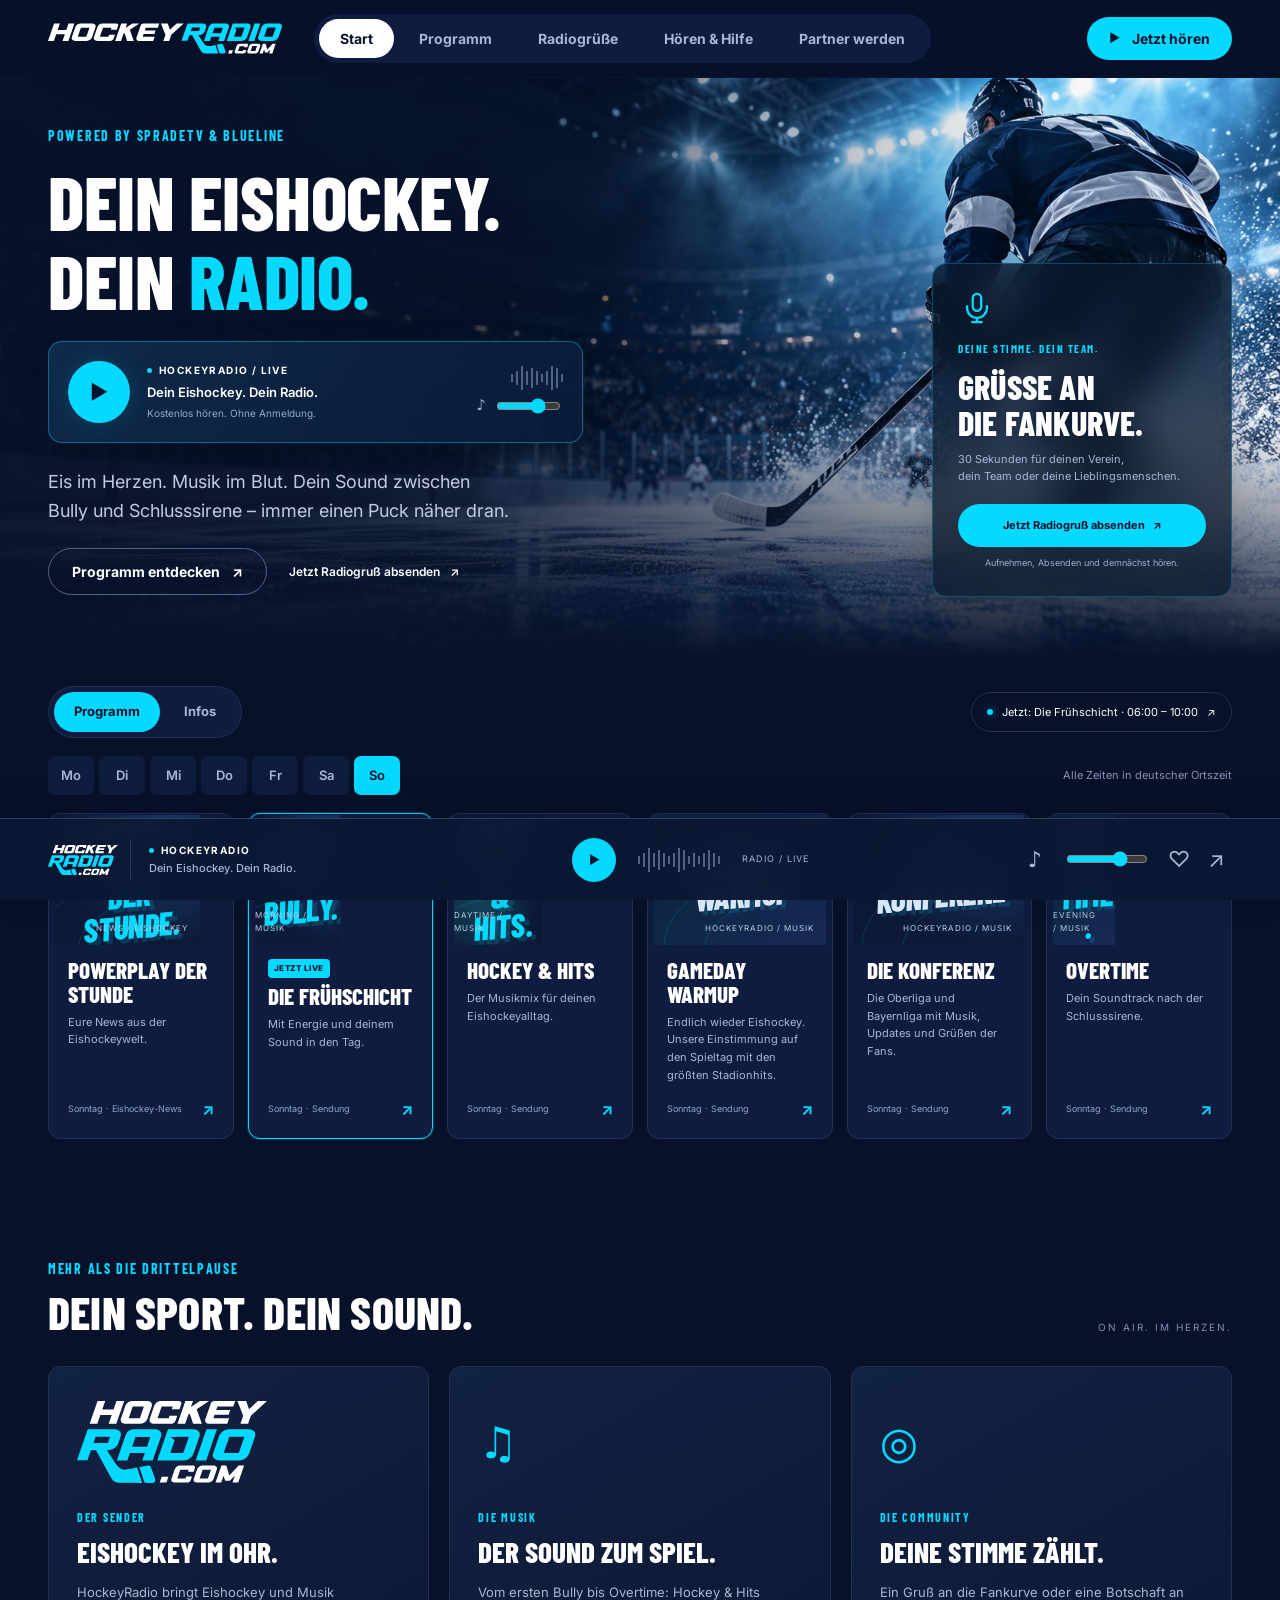
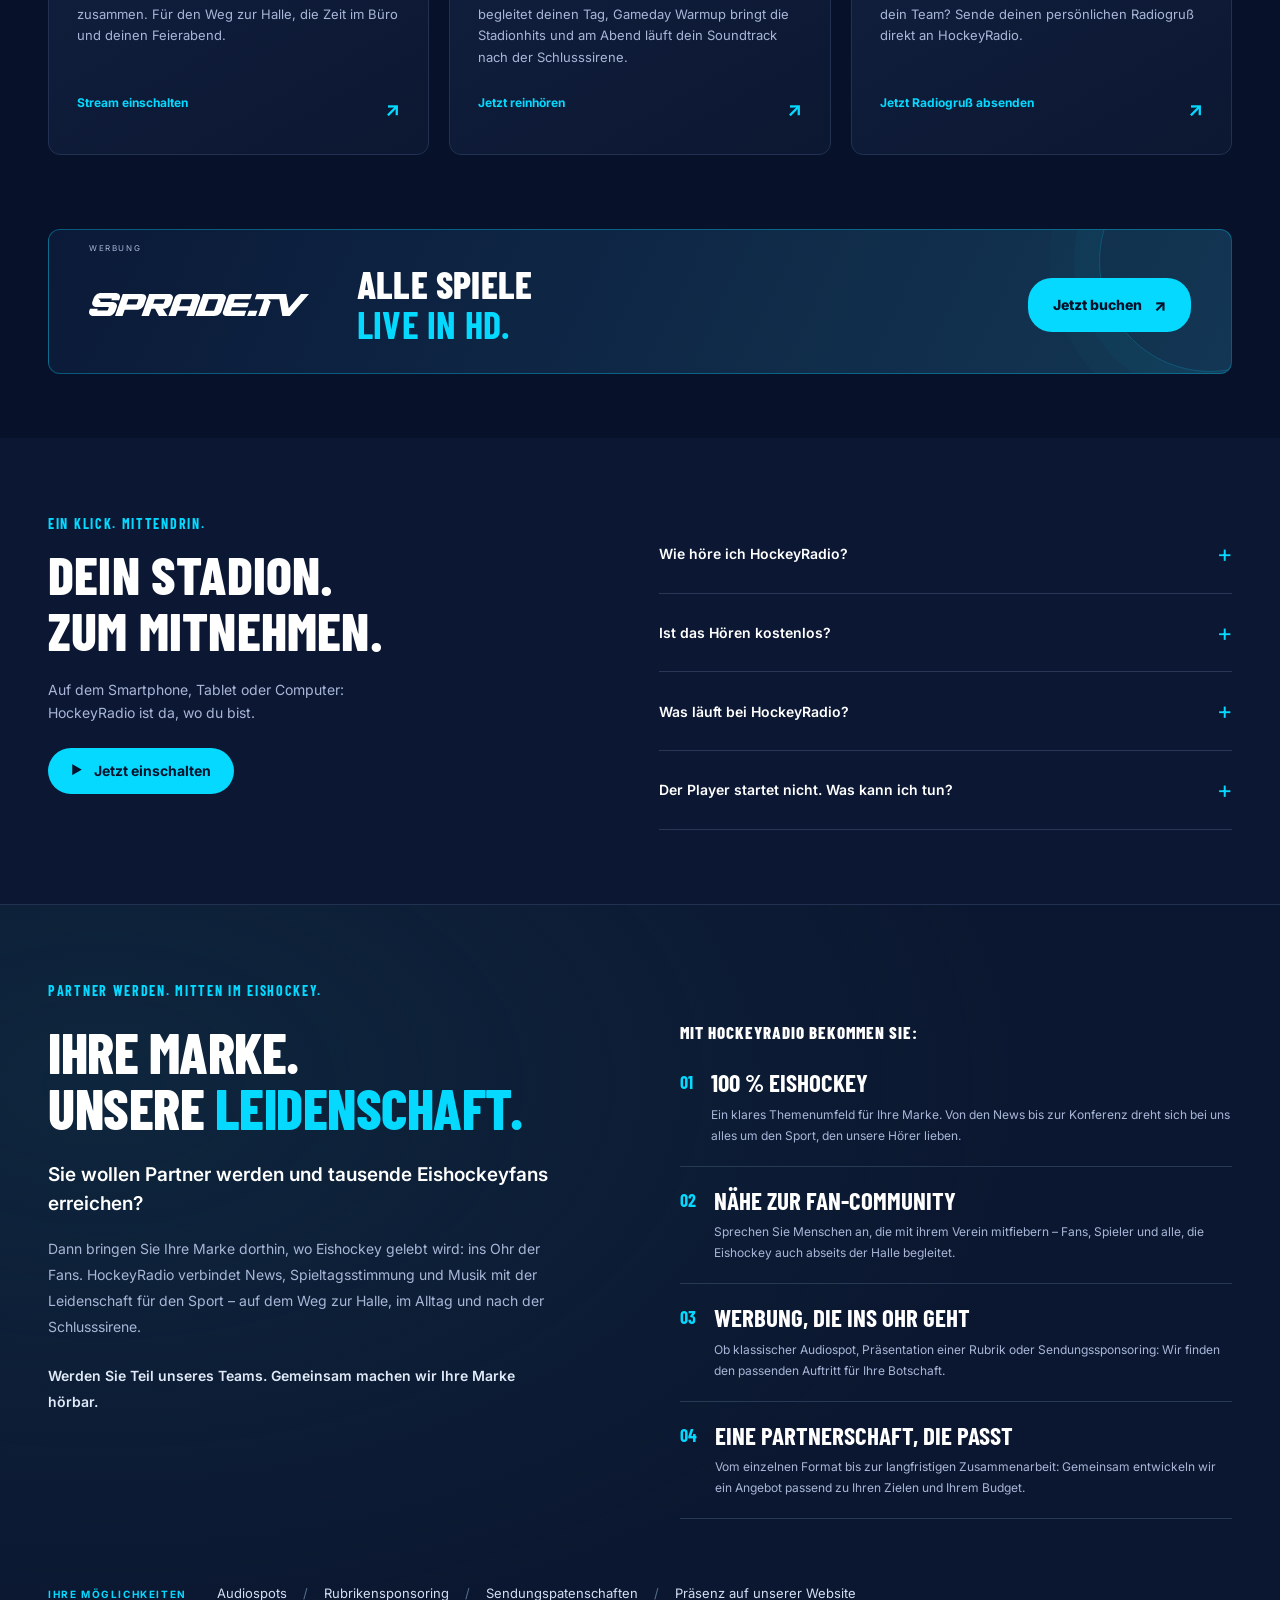
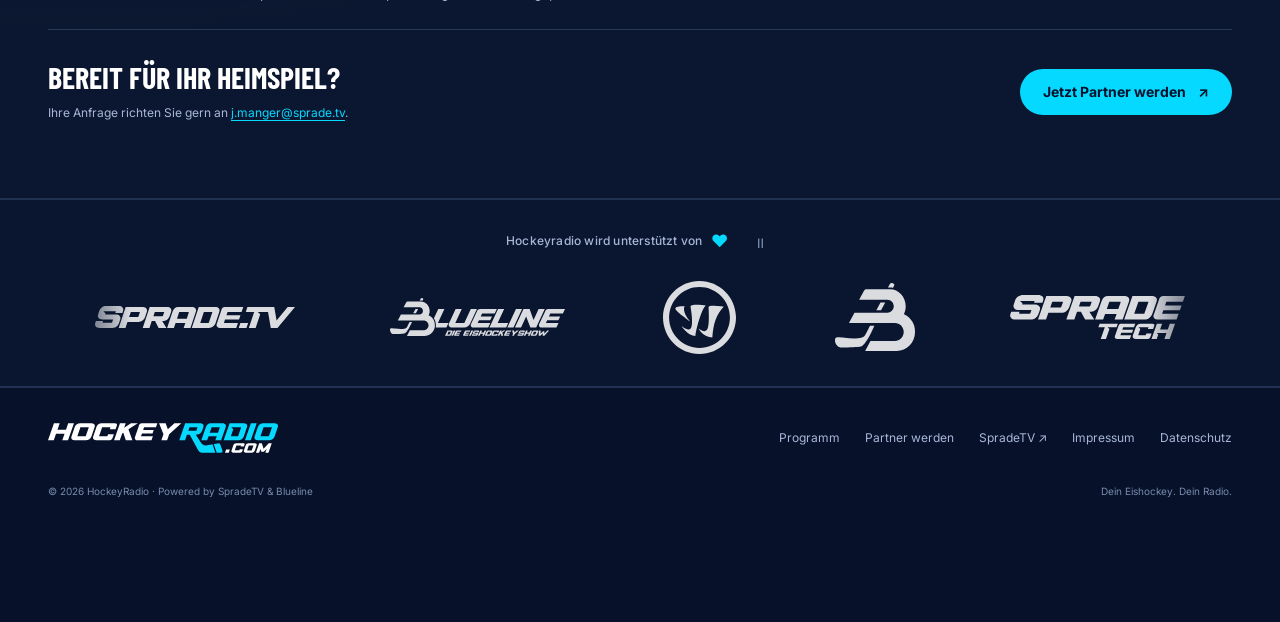
==== commit aa81f080: "Update radio greeting recording hint" ====
--- a/index.html
+++ b/index.html
@@ -33,7 +33,7 @@
       <p class="intro">Eis im Herzen. Musik im Blut. Dein Sound zwischen<br class="desktop"> Bully und Schlusssirene – immer einen Puck näher dran.</p>
       <div class="hero-actions"><a class="button outline" href="#programm">Programm entdecken <span>↗</span></a><button class="hero-greeting-link" data-dialog="greeting">Jetzt Radiogruß absenden <span>↗</span></button></div>
     </div>
-    <aside class="hero-greeting" id="radiogruss" aria-labelledby="greeting-title"><span class="mic-symbol" aria-hidden="true"><svg viewBox="0 0 24 24" fill="none" stroke="currentColor" stroke-width="1.6"><rect x="9" y="2" width="6" height="12" rx="3"/><path d="M5 10v2a7 7 0 0014 0v-2M12 19v3M8 22h8"/></svg></span><p class="eyebrow">DEINE STIMME. DEIN TEAM.</p><h2 id="greeting-title">GRÜSSE AN<br> DIE FANKURVE.</h2><p>30 Sekunden für deinen Verein,<br>dein Team oder deine Lieblingsmenschen.</p><button class="button" data-dialog="greeting">Jetzt Radiogruß absenden <span>↗</span></button><small>Aufnehmen & direkt über RadioKing senden.</small></aside>
+    <aside class="hero-greeting" id="radiogruss" aria-labelledby="greeting-title"><span class="mic-symbol" aria-hidden="true"><svg viewBox="0 0 24 24" fill="none" stroke="currentColor" stroke-width="1.6"><rect x="9" y="2" width="6" height="12" rx="3"/><path d="M5 10v2a7 7 0 0014 0v-2M12 19v3M8 22h8"/></svg></span><p class="eyebrow">DEINE STIMME. DEIN TEAM.</p><h2 id="greeting-title">GRÜSSE AN<br> DIE FANKURVE.</h2><p>30 Sekunden für deinen Verein,<br>dein Team oder deine Lieblingsmenschen.</p><button class="button" data-dialog="greeting">Jetzt Radiogruß absenden <span>↗</span></button><small>Aufnehmen, Absenden und demnächst hören.</small></aside>
   </section>
   <section class="program wrap section" id="programm" aria-label="Programm und Infos">
     <div class="program-tools"><div class="program-switch" role="group" aria-label="Programm oder Infos anzeigen"><button type="button" data-view="programme" aria-pressed="true">Programm</button><button type="button" data-view="infos" aria-pressed="false">Infos</button></div><button type="button" class="now-program" id="now-program" aria-label="Zum aktuellen Programm"><span class="live-dot" aria-hidden="true"></span><span id="now-program-text">HockeyRadio · Livestream</span><span aria-hidden="true">↗</span></button></div><div class="week" role="group" aria-label="Programmtag auswählen"><button data-day="0" aria-pressed="true">Mo</button><button data-day="1" aria-pressed="false">Di</button><button data-day="2" aria-pressed="false">Mi</button><button data-day="3" aria-pressed="false">Do</button><button data-day="4" aria-pressed="false">Fr</button><button data-day="5" aria-pressed="false">Sa</button><button data-day="6" aria-pressed="false">So</button><span>Alle Zeiten in deutscher Ortszeit</span></div>
--- a/updates.css
+++ b/updates.css
@@ -49,3 +49,7 @@
 /* Tighter transition from the hero to the programme controls. */
 .hero{min-height:640px}.program.section{padding-top:28px;padding-bottom:44px}.program .program-tools{margin-top:0}
 @media(max-width:760px){.hero{min-height:0}.hero-content{padding-bottom:0}.hero-greeting{margin-bottom:80px}.program.section{padding-top:22px;padding-bottom:32px}}
+
+/* Hero footer removed: reclaim its reserved space. */
+.hero{min-height:580px}.hero-content{padding-bottom:30px}
+@media(max-width:760px){.hero{min-height:0}.hero-content{padding-bottom:0}.hero-greeting{margin-bottom:24px}}
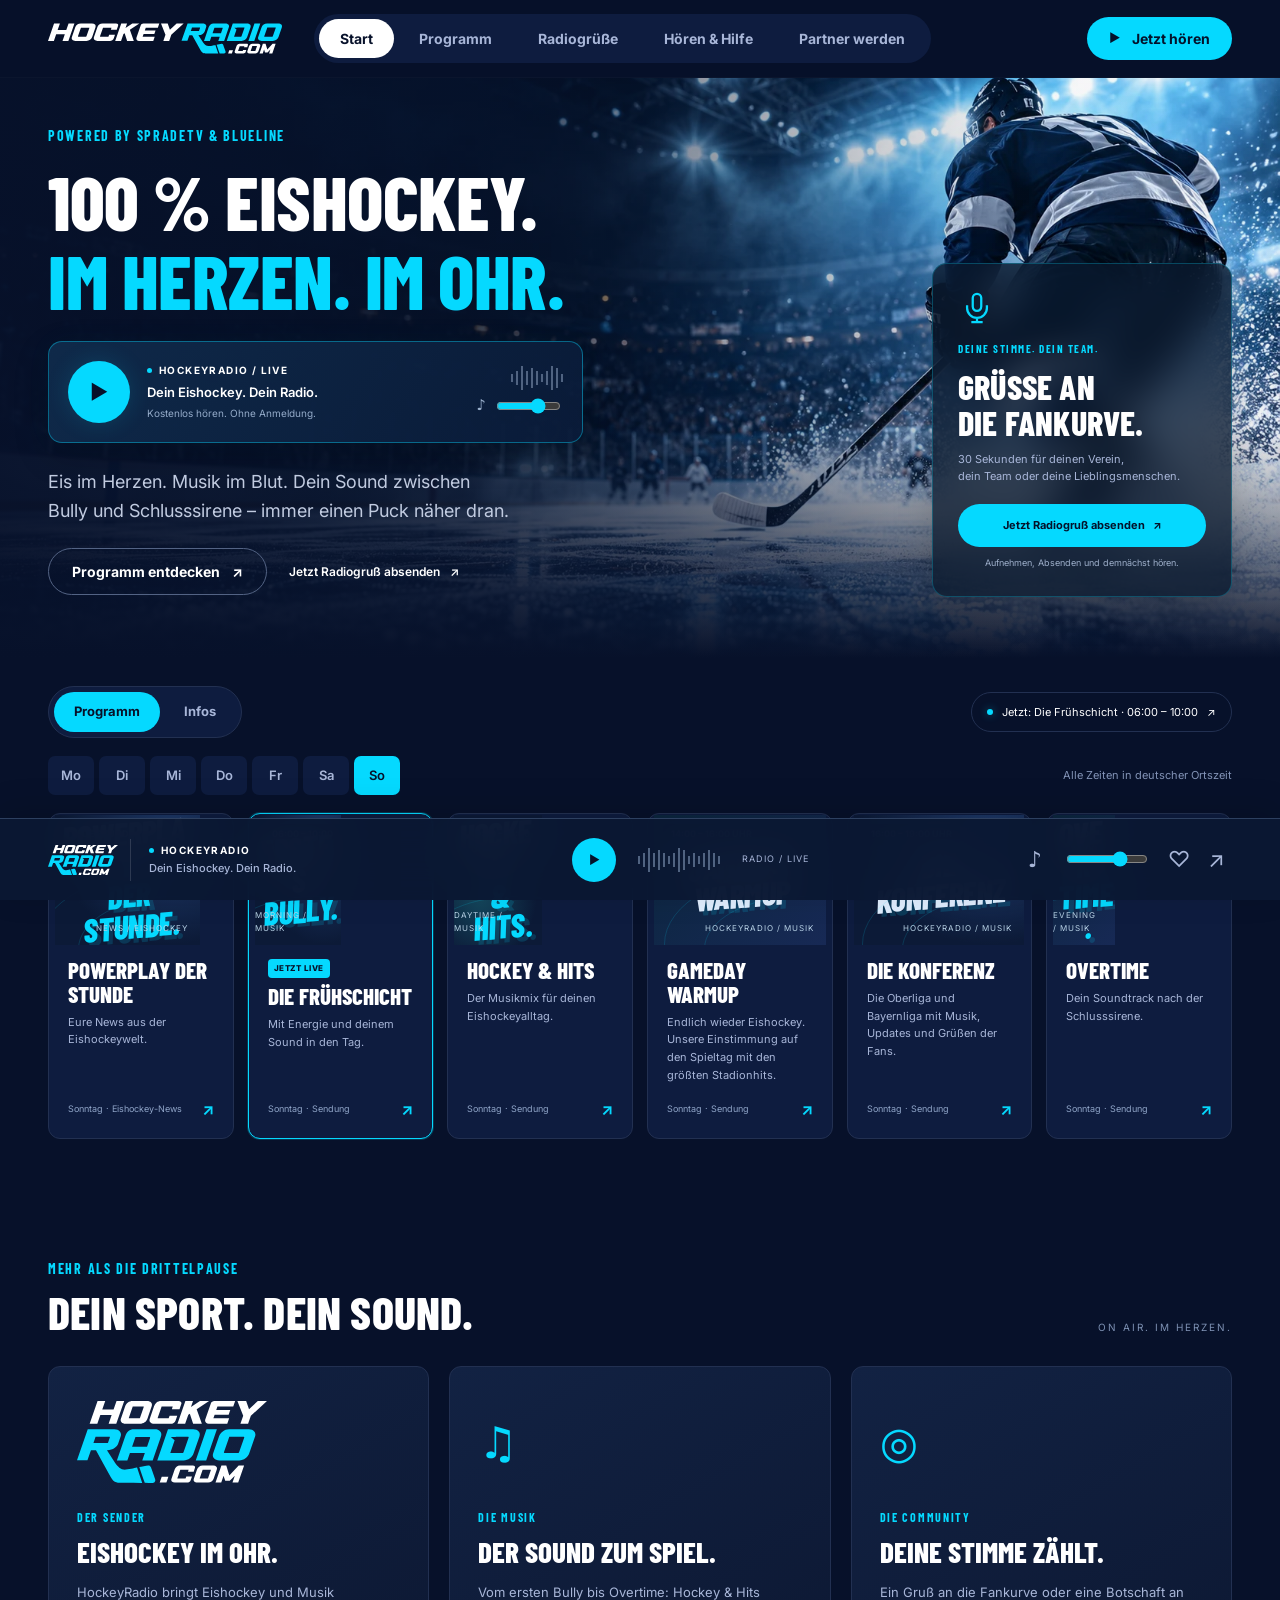
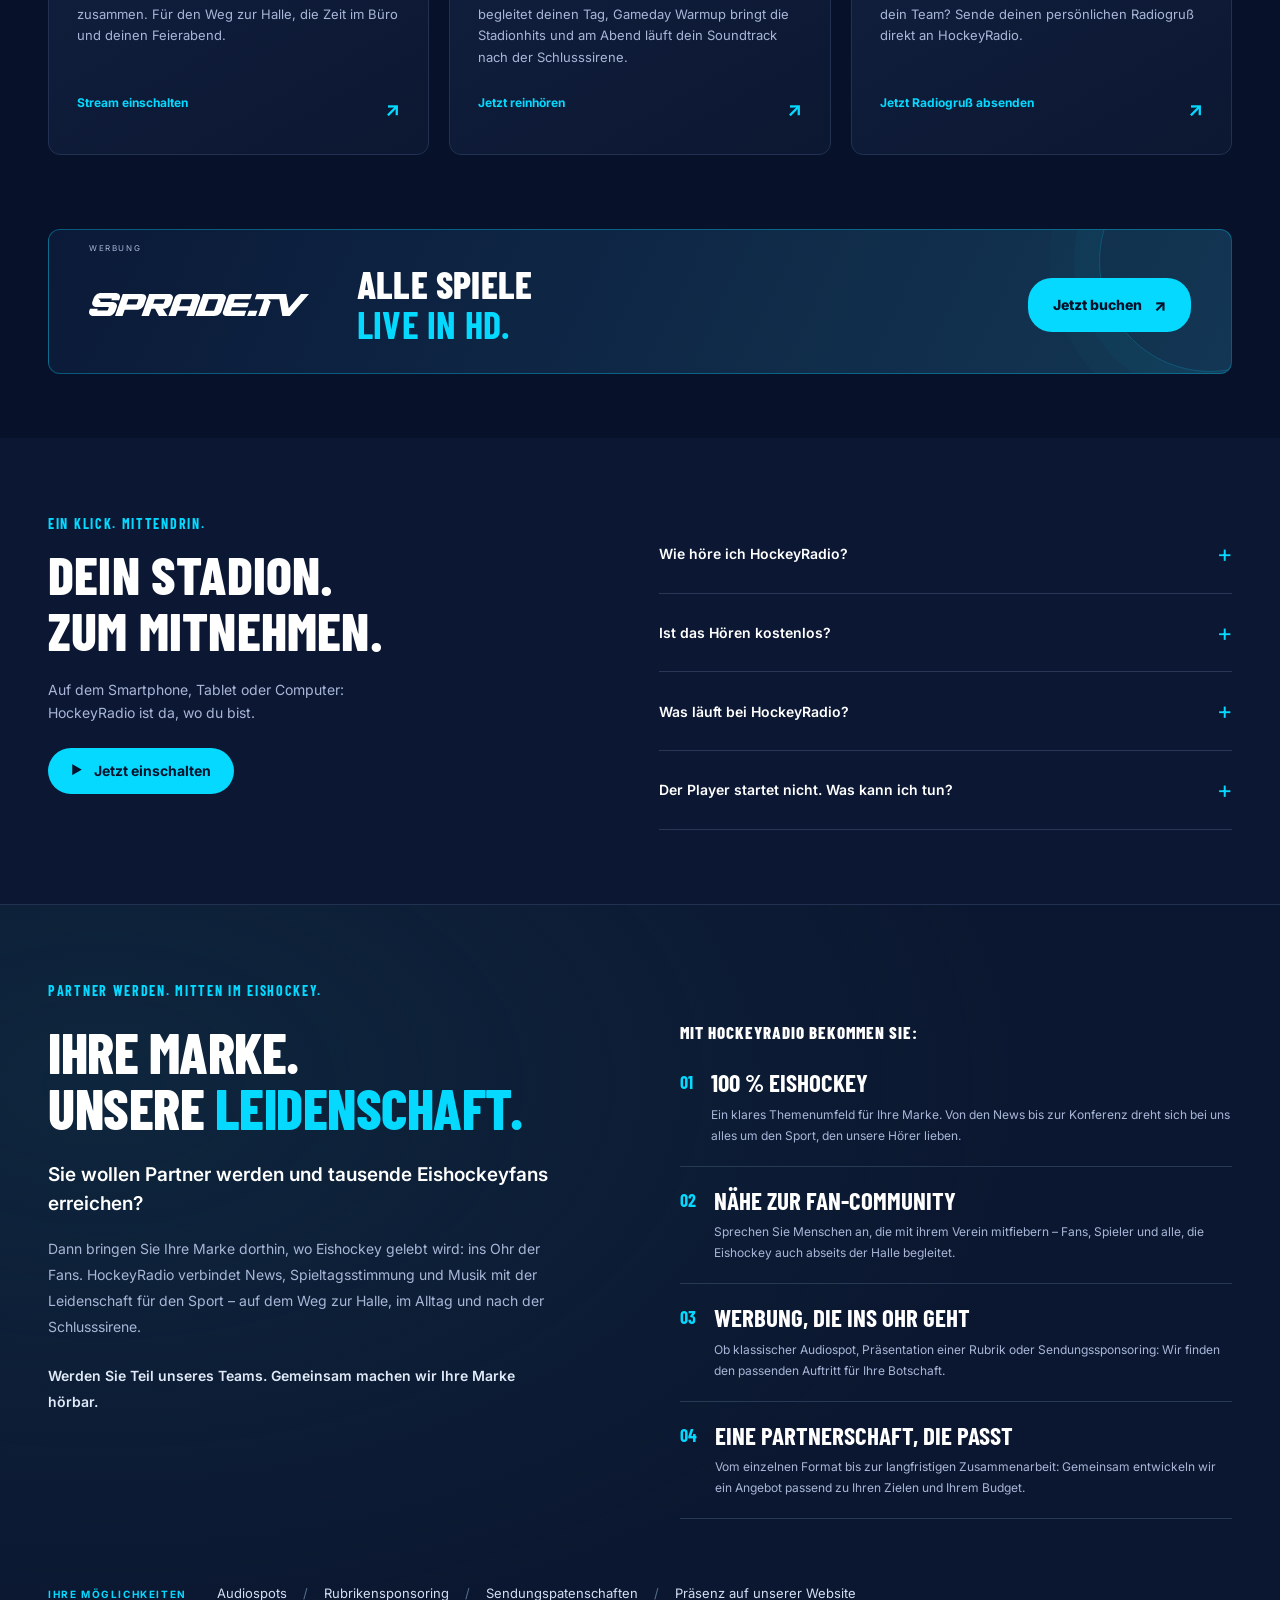
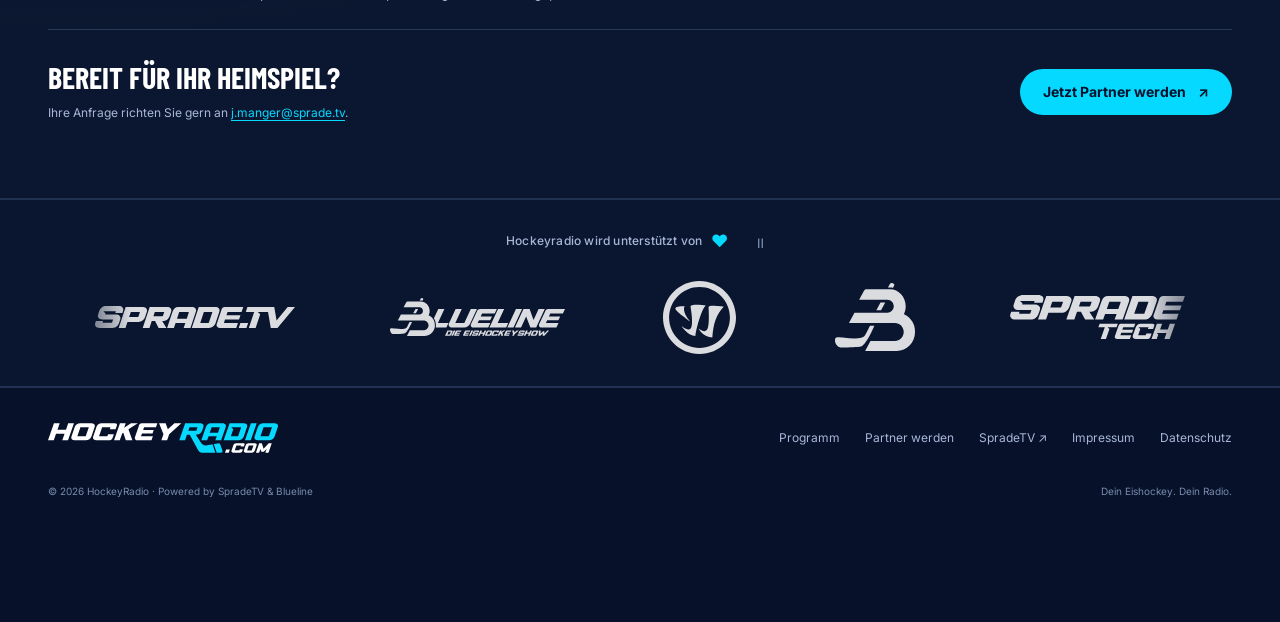
==== commit 4a60f735: "Update hero slogan to 100 Prozent Eishockey im Herzen im Ohr" ====
--- a/index.html
+++ b/index.html
@@ -24,7 +24,7 @@
     <div class="hero-photo" role="img" aria-label="Eishockeyspieler auf beleuchtetem Eis in einer Arena"></div>
     <div class="hero-content wrap">
       <p class="eyebrow">POWERED BY SPRADETV & BLUEline</p>
-      <h1 id="hero-title">DEIN EISHOCKEY.<br>DEIN <span>RADIO.</span></h1>
+      <h1 id="hero-title">100 % EISHOCKEY.<br><span>IM HERZEN. IM OHR.</span></h1>
       <div class="hero-radio" aria-label="HockeyRadio direkt hören">
         <button id="hero-play" class="hero-play play-trigger" aria-label="HockeyRadio Livestream starten"><span class="play-icon">▶</span></button>
         <div class="hero-radio-info"><span class="on-air"><i></i> HOCKEYRADIO / LIVE</span><strong data-stream-status>Dein Eishockey. Dein Radio.</strong><span class="hero-radio-caption">Kostenlos hören. Ohne Anmeldung.</span></div>
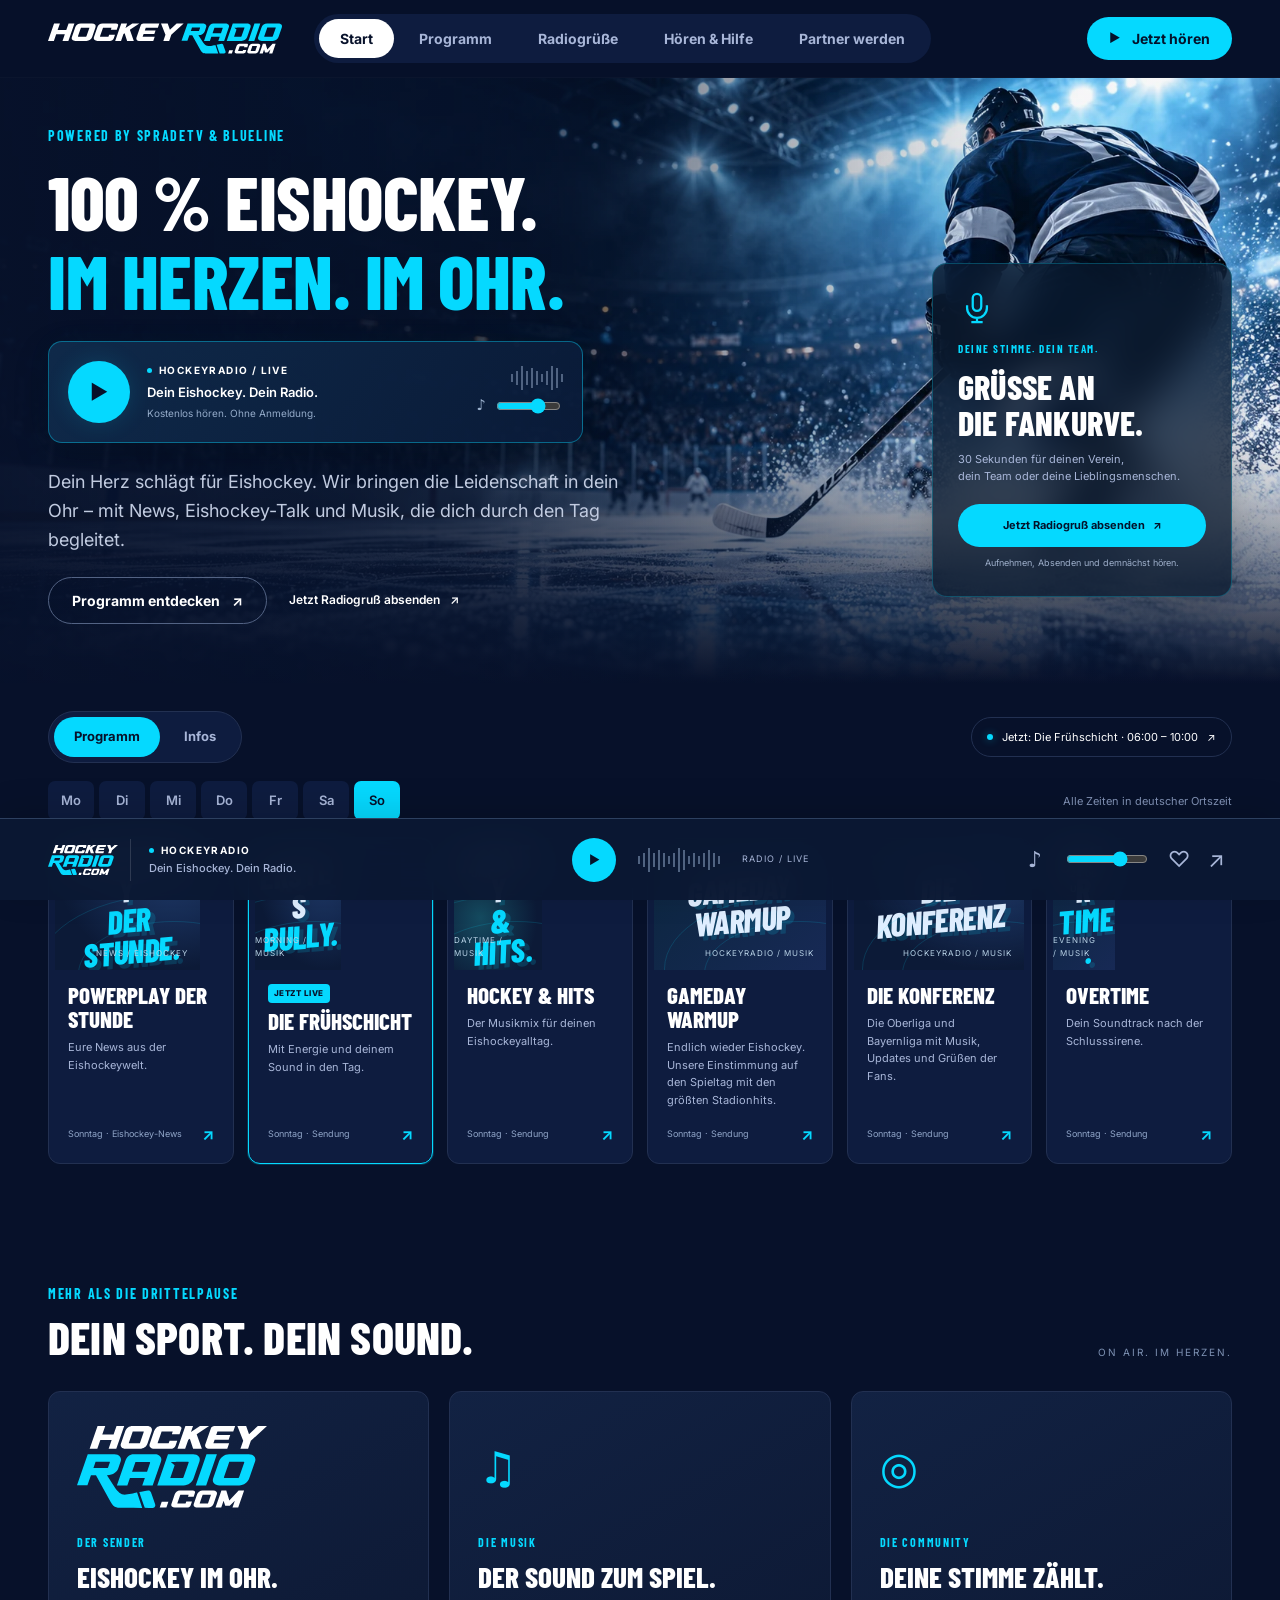
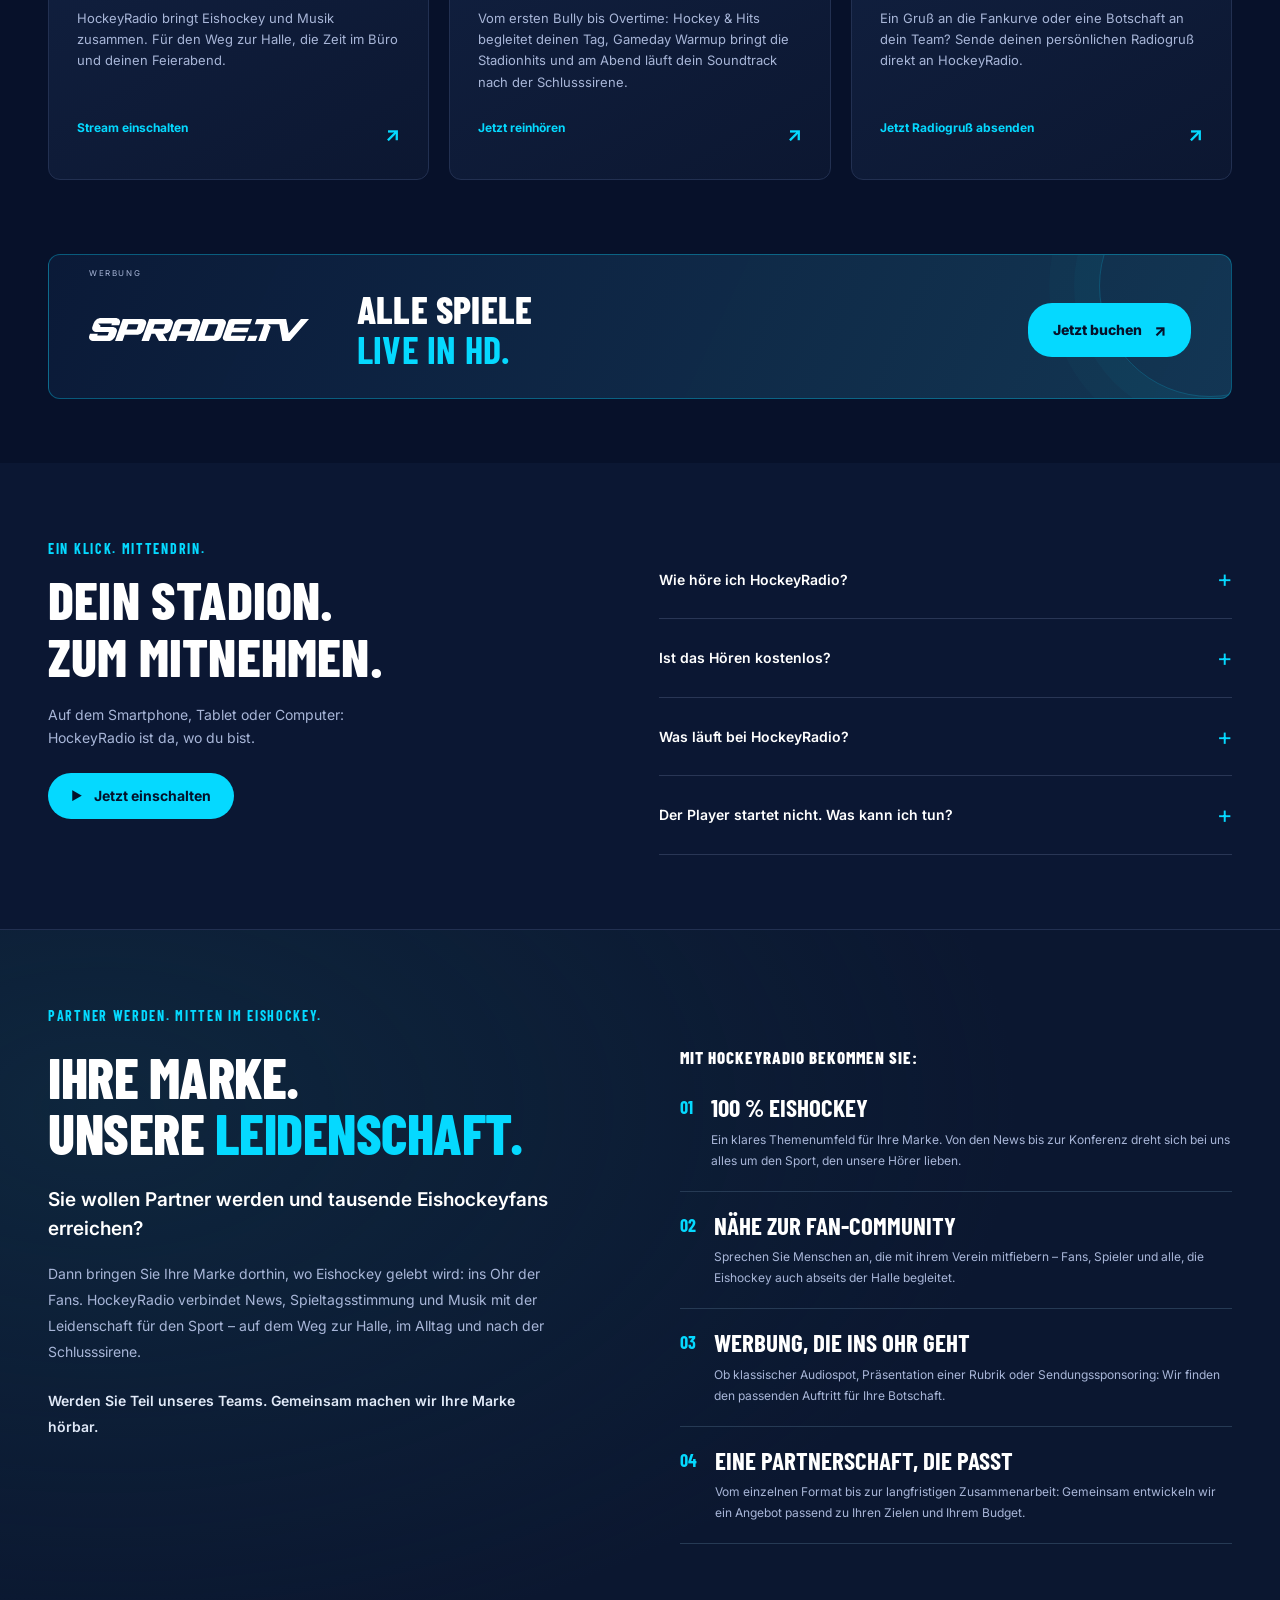
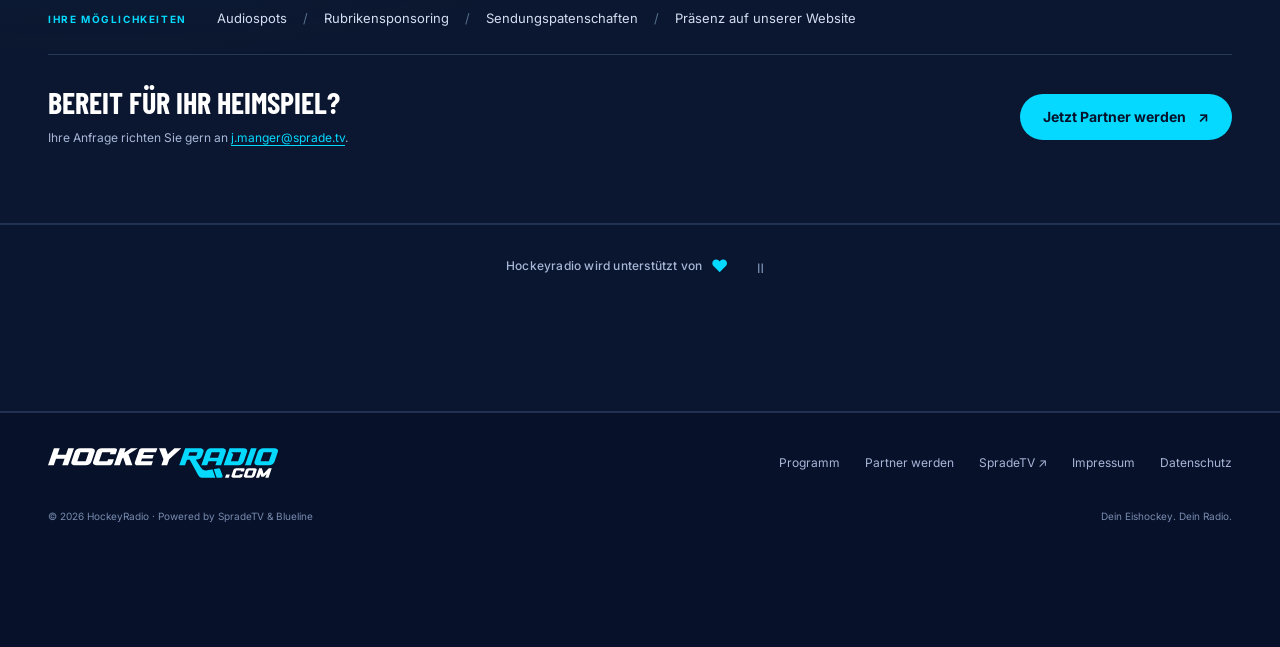
==== commit 04fcce35: "Align hero introduction with new heart and ear slogan" ====
--- a/index.html
+++ b/index.html
@@ -30,7 +30,7 @@
         <div class="hero-radio-info"><span class="on-air"><i></i> HOCKEYRADIO / LIVE</span><strong data-stream-status>Dein Eishockey. Dein Radio.</strong><span class="hero-radio-caption">Kostenlos hören. Ohne Anmeldung.</span></div>
         <div class="hero-radio-right"><div class="wave" aria-hidden="true"><i></i><i></i><i></i><i></i><i></i><i></i><i></i><i></i><i></i><i></i><i></i></div><label class="hero-volume"><span aria-hidden="true">♪</span><input class="volume-control" type="range" min="0" max="1" step="0.01" value="0.7" aria-label="Lautstärke im Hauptplayer"></label></div>
       </div>
-      <p class="intro">Eis im Herzen. Musik im Blut. Dein Sound zwischen<br class="desktop"> Bully und Schlusssirene – immer einen Puck näher dran.</p>
+      <p class="intro">Dein Herz schlägt für Eishockey. Wir bringen die Leidenschaft in dein Ohr – mit News, Eishockey-Talk und Musik, die dich durch den Tag begleitet.</p>
       <div class="hero-actions"><a class="button outline" href="#programm">Programm entdecken <span>↗</span></a><button class="hero-greeting-link" data-dialog="greeting">Jetzt Radiogruß absenden <span>↗</span></button></div>
     </div>
     <aside class="hero-greeting" id="radiogruss" aria-labelledby="greeting-title"><span class="mic-symbol" aria-hidden="true"><svg viewBox="0 0 24 24" fill="none" stroke="currentColor" stroke-width="1.6"><rect x="9" y="2" width="6" height="12" rx="3"/><path d="M5 10v2a7 7 0 0014 0v-2M12 19v3M8 22h8"/></svg></span><p class="eyebrow">DEINE STIMME. DEIN TEAM.</p><h2 id="greeting-title">GRÜSSE AN<br> DIE FANKURVE.</h2><p>30 Sekunden für deinen Verein,<br>dein Team oder deine Lieblingsmenschen.</p><button class="button" data-dialog="greeting">Jetzt Radiogruß absenden <span>↗</span></button><small>Aufnehmen, Absenden und demnächst hören.</small></aside>
--- a/updates.css
+++ b/updates.css
@@ -53,3 +53,6 @@
 /* Hero footer removed: reclaim its reserved space. */
 .hero{min-height:580px}.hero-content{padding-bottom:30px}
 @media(max-width:760px){.hero{min-height:0}.hero-content{padding-bottom:0}.hero-greeting{margin-bottom:24px}}
+
+/* Keep the new two-line slogan compact on phones. */
+@media(max-width:600px){.hero h1{font-size:clamp(32px,9.8vw,51px)}}
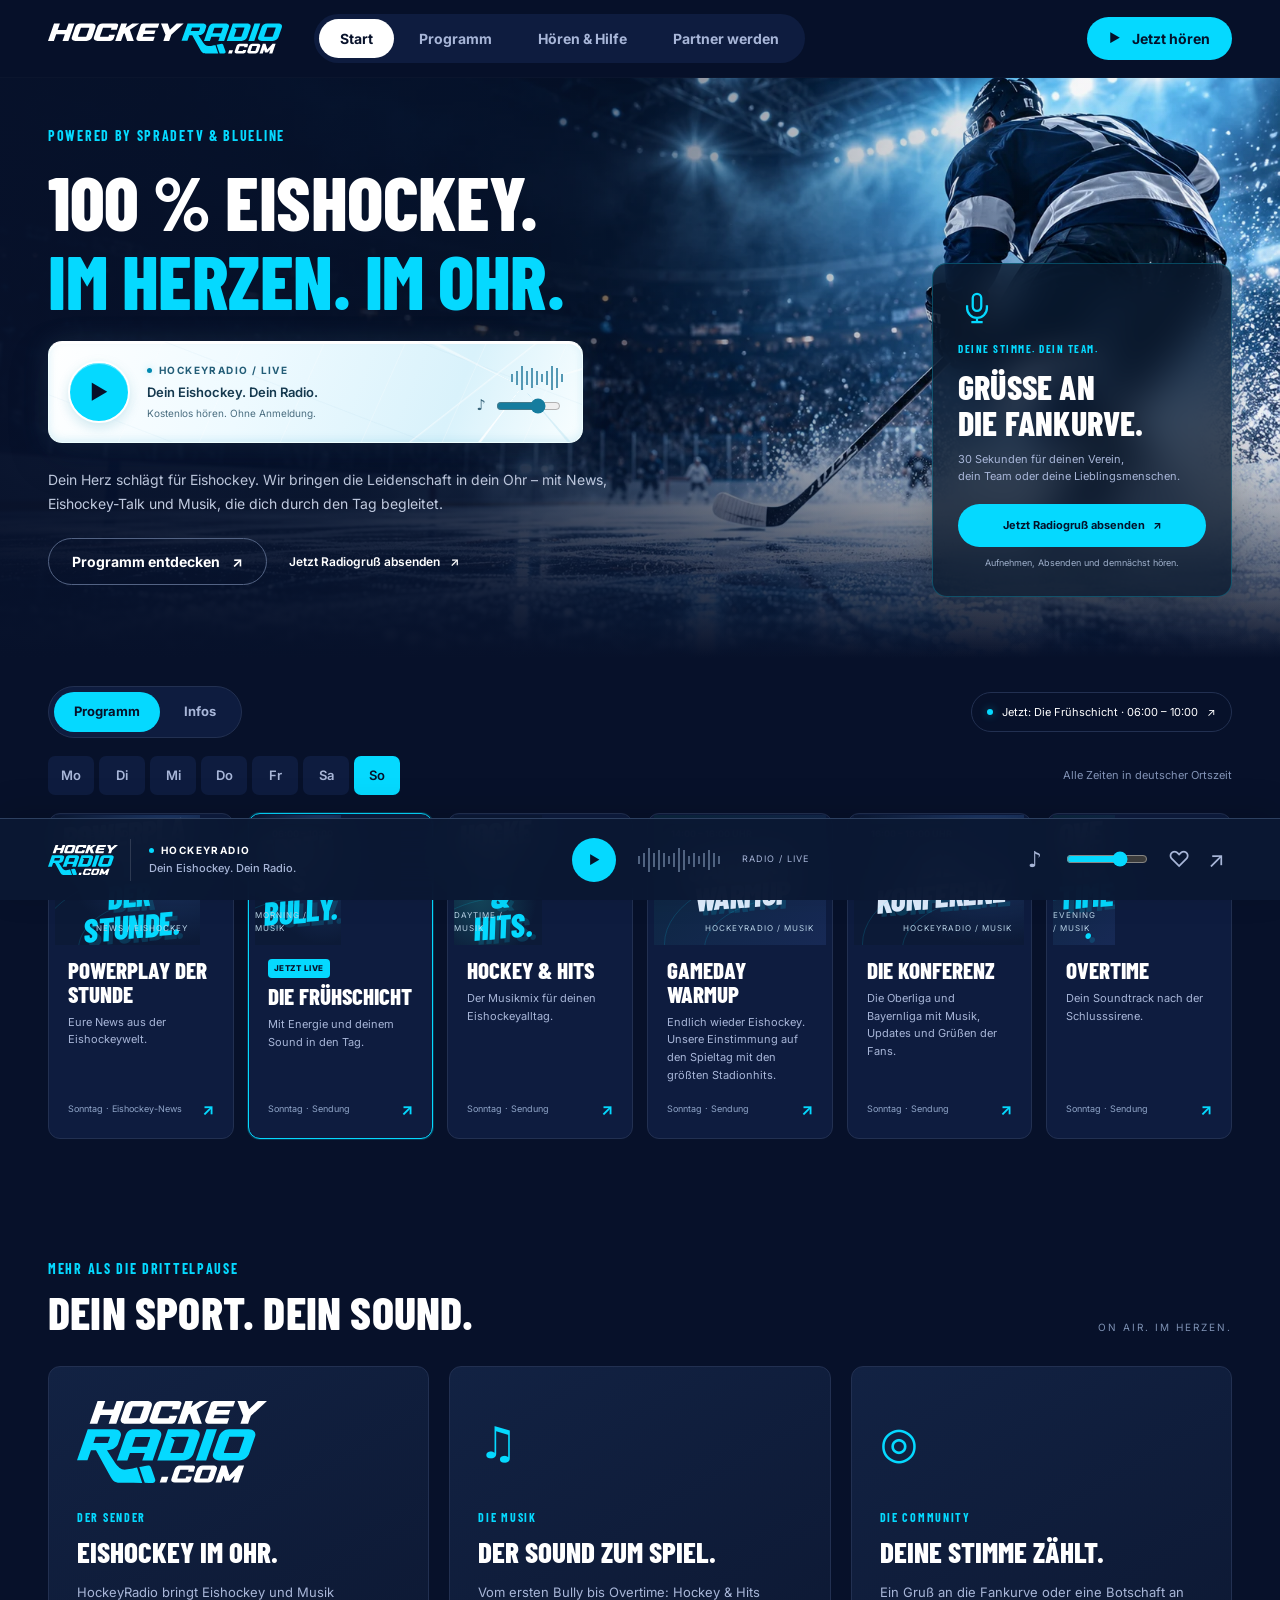
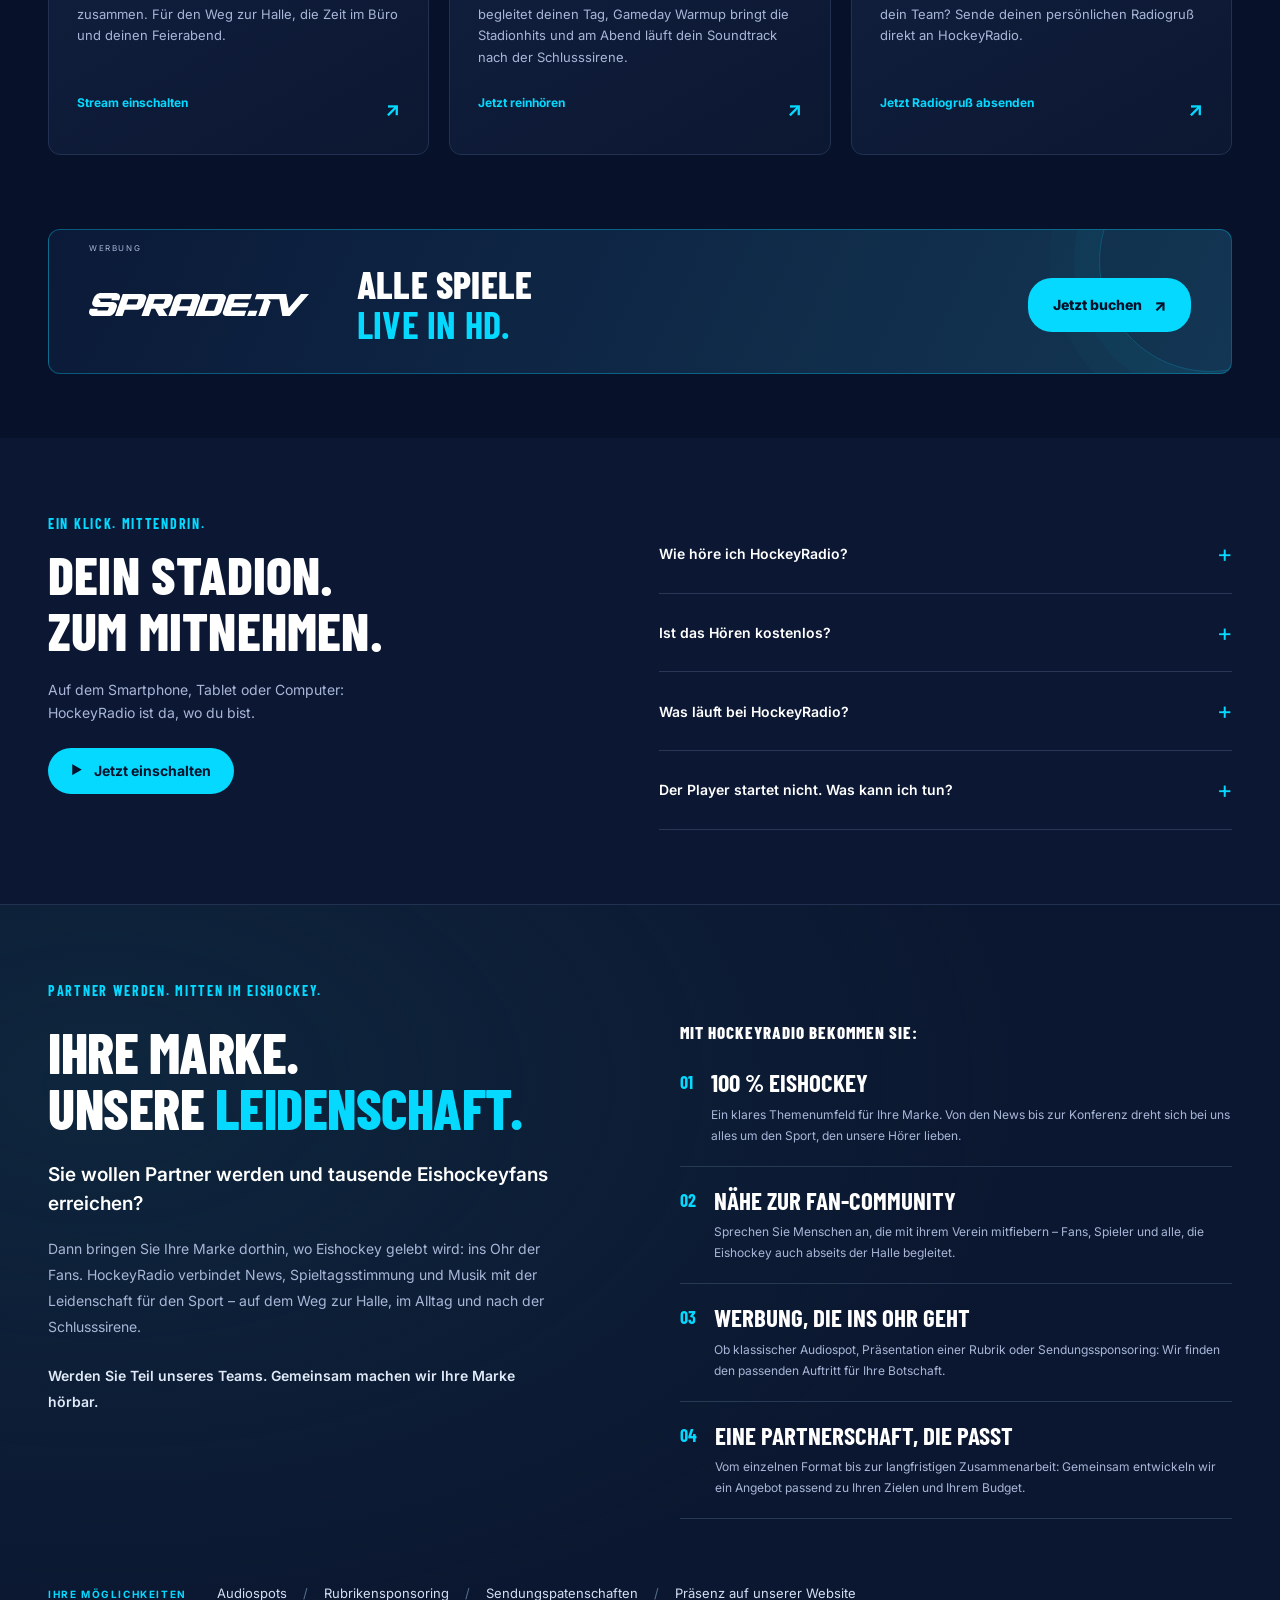
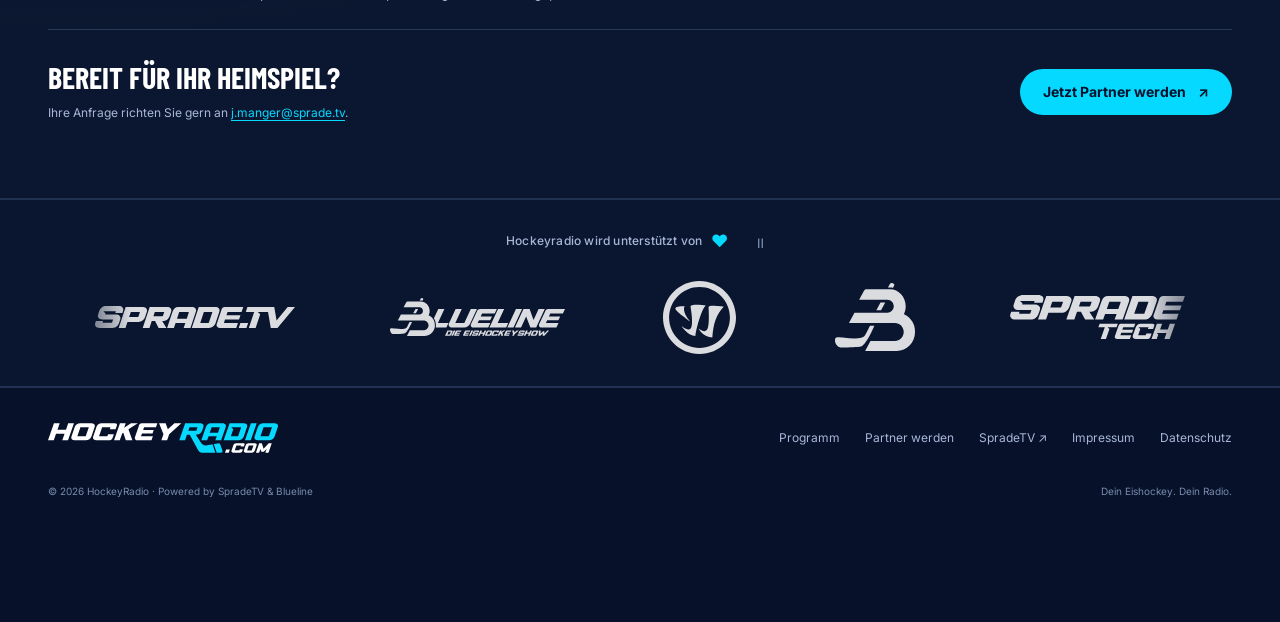
==== commit a2142e8e: "Remove Radiogruesse from top navigation" ====
--- a/index.html
+++ b/index.html
@@ -15,7 +15,7 @@
 <a class="skip" href="#main">Zum Inhalt</a>
 <header class="header">
   <a class="brand" href="#" aria-label="HockeyRadio – Startseite"><img src="logo-2.svg" width="234" height="31" alt="HockeyRadio"></a>
-  <nav aria-label="Hauptnavigation"><a class="active" href="#start">Start</a><a href="#programm">Programm</a><a href="#radiogruss">Radiogrüße</a><a href="#fragen">Hören & Hilfe</a><a href="#partner-werden">Partner werden</a></nav>
+  <nav aria-label="Hauptnavigation"><a class="active" href="#start">Start</a><a href="#programm">Programm</a><a href="#fragen">Hören & Hilfe</a><a href="#partner-werden">Partner werden</a></nav>
   <button class="button small play-trigger"><span class="play-icon">▶</span> <span>Jetzt hören</span></button>
   <button class="menu-toggle" aria-label="Menü öffnen" aria-expanded="false">☰</button>
 </header>
--- a/updates.css
+++ b/updates.css
@@ -56,3 +56,20 @@
 
 /* Keep the new two-line slogan compact on phones. */
 @media(max-width:600px){.hero h1{font-size:clamp(32px,9.8vw,51px)}}
+
+/* Match the hero introduction to the regular body copy. */
+.hero .intro{font-size:14px;line-height:1.7}
+
+/* Frosted ice treatment for the prominent hero player. */
+.hero-radio{position:relative;isolation:isolate;overflow:hidden;background:linear-gradient(112deg,#fff 0%,#eefaff 38%,#d9f2fb 75%,#f9feff 100%);border:1px solid #efffff;border-top-color:#fff;box-shadow:0 15px 38px #020e2c45,0 0 28px #a2eaff1c,inset 0 2px 0 #fff,inset 0 -2px 9px #79c6e144;color:#14354c}
+.hero-radio:before{content:'';position:absolute;inset:0;z-index:-1;pointer-events:none;background:repeating-linear-gradient(114deg,transparent 0 29px,#fff6 30px,transparent 31px 74px),repeating-linear-gradient(21deg,transparent 0 43px,#84bad71b 44px,transparent 45px 91px);opacity:.65}
+.hero-radio:after{content:'';position:absolute;right:-16px;top:-38px;width:190px;height:180px;z-index:-1;pointer-events:none;background:conic-gradient(from 28deg at 60% 46%,transparent 0 44deg,#fff9 45deg 46deg,transparent 47deg 110deg,#a1d8eb66 111deg 112deg,transparent 113deg 188deg,#fff 189deg 190deg,transparent 191deg 267deg,#fff9 268deg 269deg,transparent 270deg),linear-gradient(142deg,transparent 42%,#fff9 42.4%,transparent 43.1%);opacity:.8}
+.hero-radio .hero-play{background:linear-gradient(145deg,#fff,#c2ebf7);color:#123d58;border:2px solid #fff;box-shadow:0 4px 12px #3473972b,inset 0 -3px 7px #66b6d54a,0 0 0 5px #ffffff45;transition:background .2s,box-shadow .2s}
+.hero-radio .hero-play:hover{background:#fff;box-shadow:0 4px 16px #34739740,0 0 0 5px #ffffff90}
+.hero-radio .hero-play:focus-visible{outline:3px solid #125471;outline-offset:5px}
+.hero-radio-info strong{color:#15394f}.hero-radio-info .on-air{color:#235d77}.hero-radio-info .on-air i{background:#0089b1;box-shadow:0 0 7px #00a8d45c}
+.hero-radio .hero-radio-caption{color:#4b6e80}.hero-radio .hero-volume{color:#38657b}.hero-radio .wave i{background:#5398b4}.is-playing .hero-radio .wave i{background:#0088b1}.hero-radio .volume-control{accent-color:#157c9e}
+@media(prefers-reduced-motion:reduce){.hero-radio .hero-play{transition:none}}
+
+/* Sprade blue play button on the ice-white hero player. */
+.hero-radio .hero-play{background:var(--cyan);color:var(--bg);border-color:#fff;box-shadow:0 4px 12px #1689ad33,inset 0 1px 0 #ffffff66,0 0 0 5px #ffffff45}.hero-radio .hero-play:hover{background:#7febff;box-shadow:0 4px 16px #1689ad44,0 0 0 5px #ffffff90}
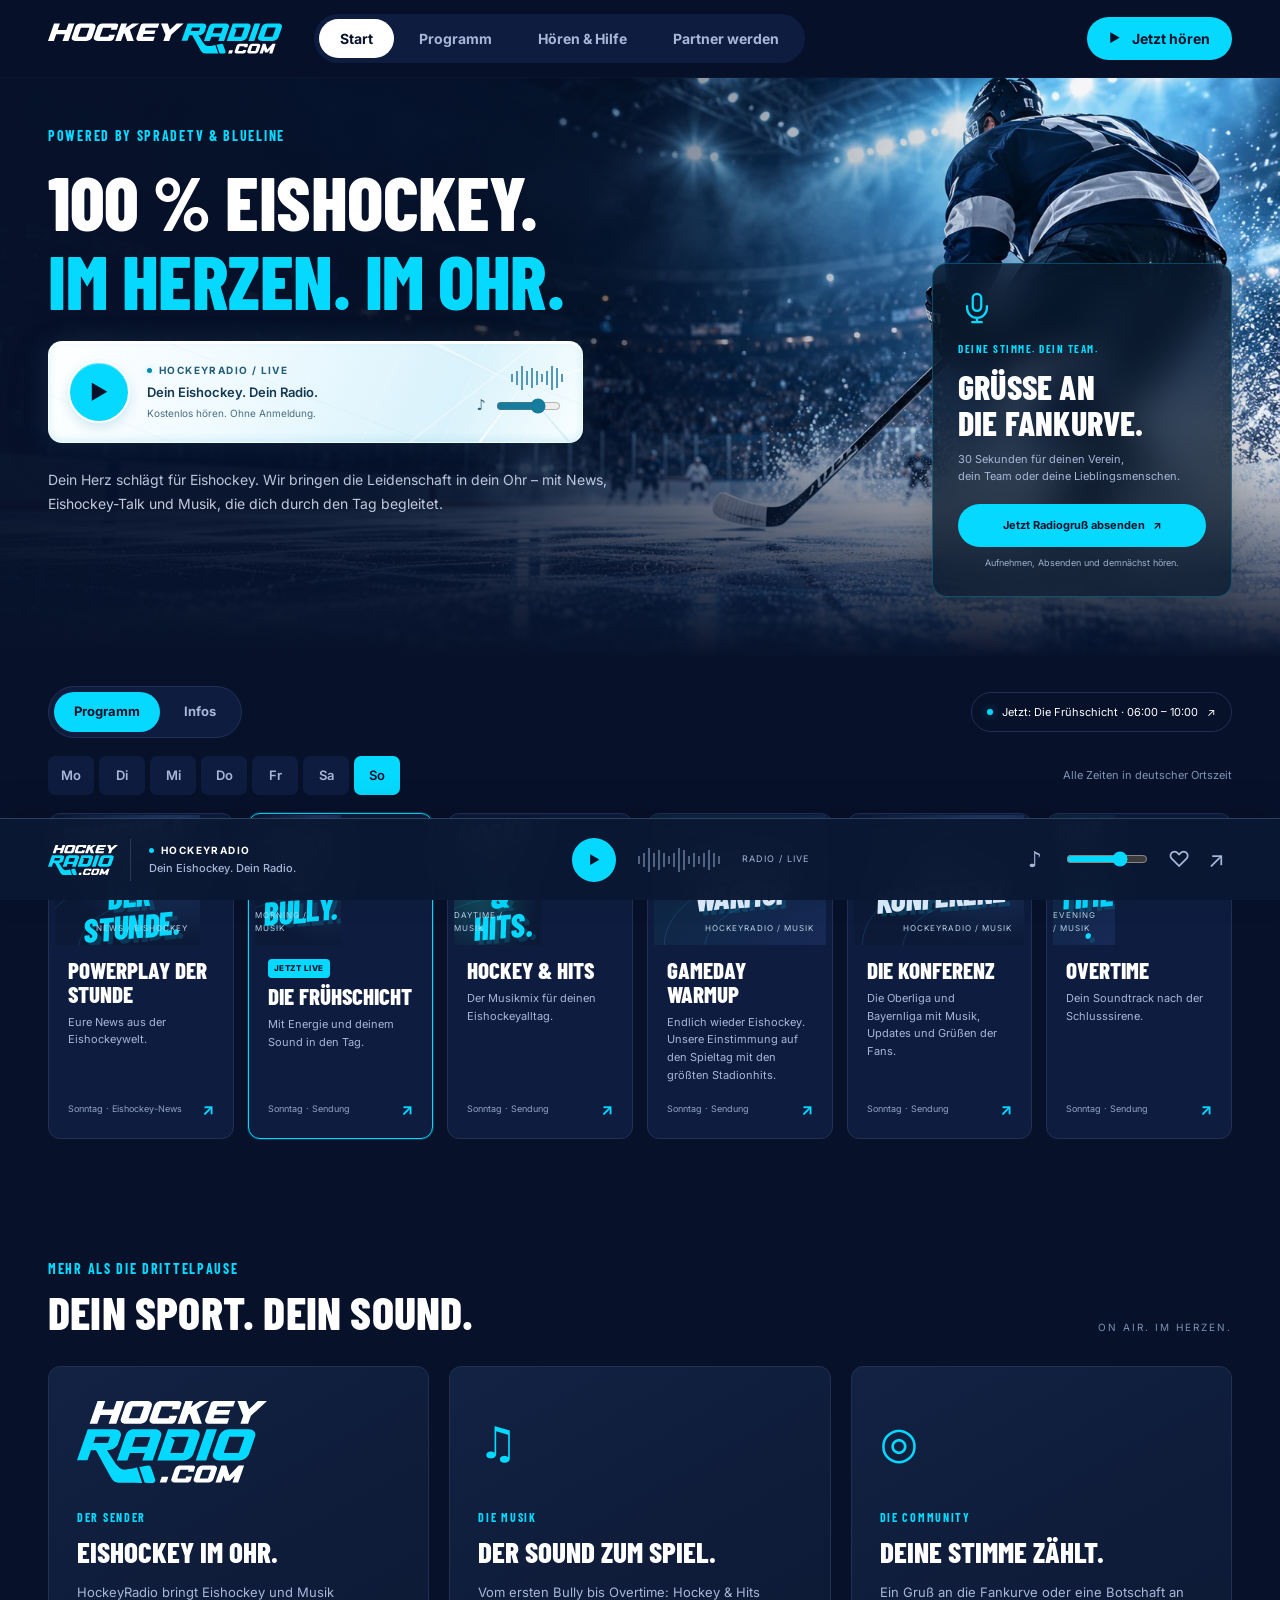
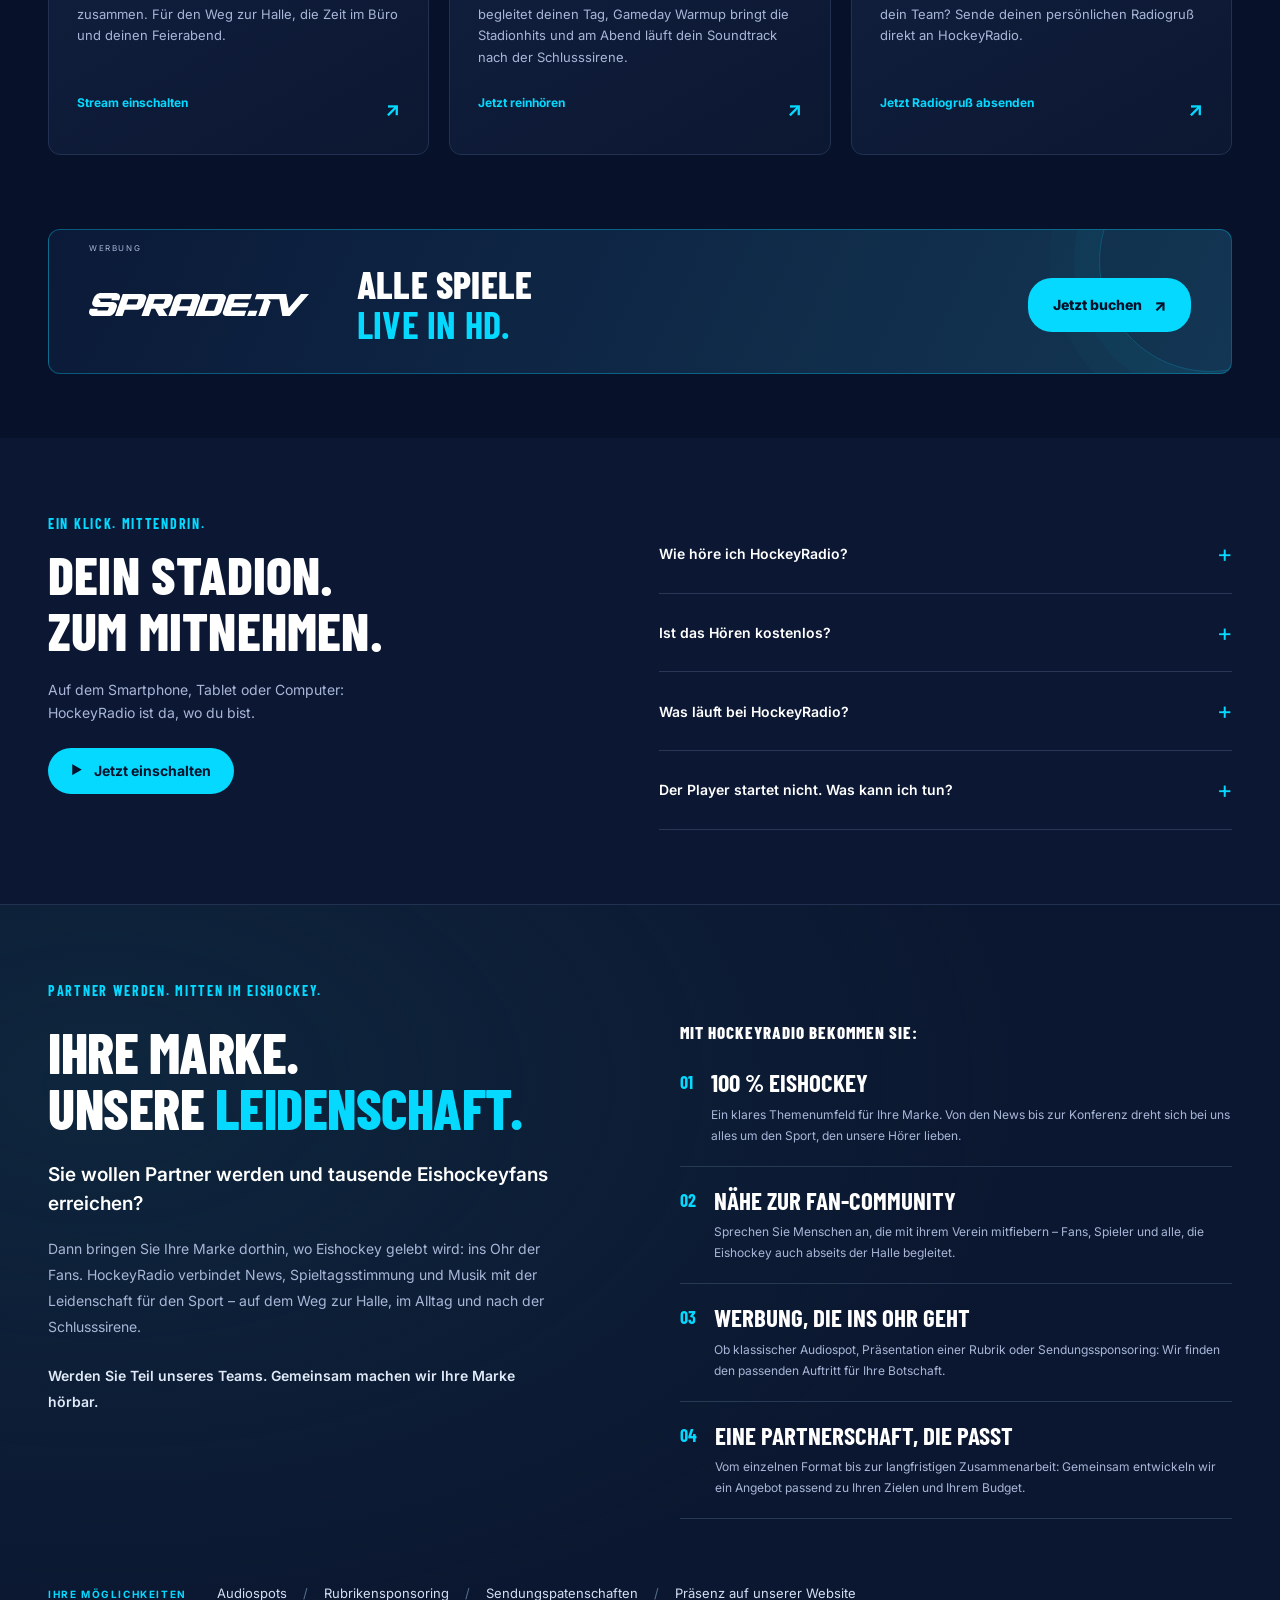
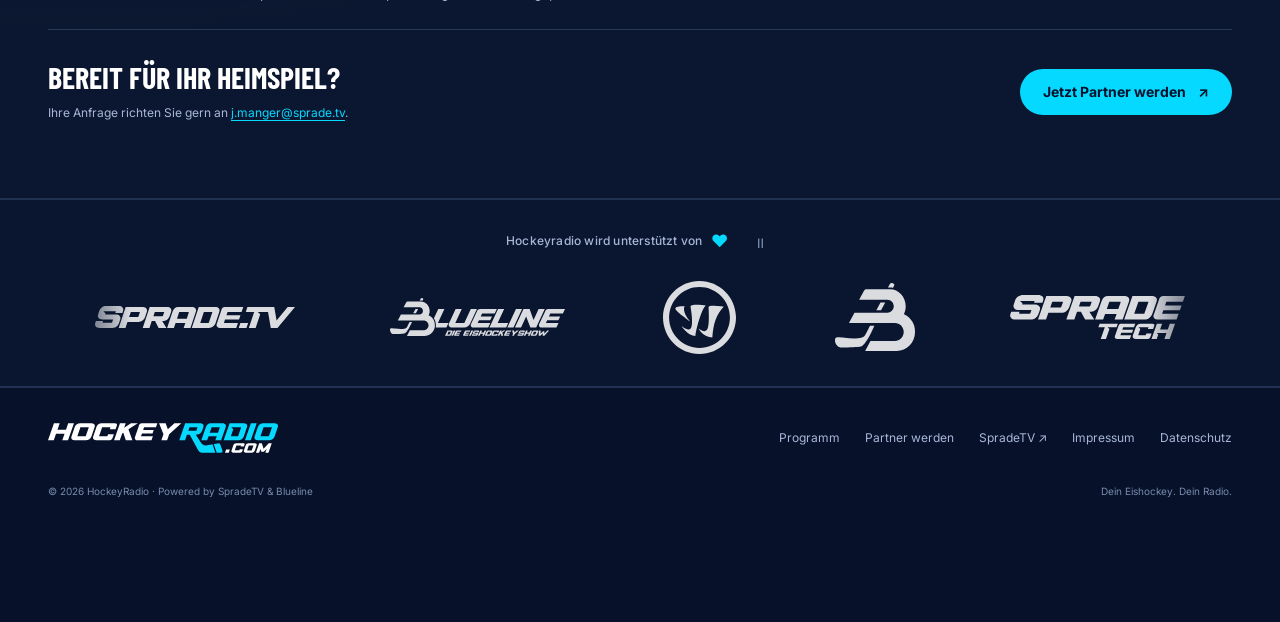
==== commit ed82dae5: "Remove hero programme and greeting shortcut buttons" ====
--- a/index.html
+++ b/index.html
@@ -31,7 +31,6 @@
         <div class="hero-radio-right"><div class="wave" aria-hidden="true"><i></i><i></i><i></i><i></i><i></i><i></i><i></i><i></i><i></i><i></i><i></i></div><label class="hero-volume"><span aria-hidden="true">♪</span><input class="volume-control" type="range" min="0" max="1" step="0.01" value="0.7" aria-label="Lautstärke im Hauptplayer"></label></div>
       </div>
       <p class="intro">Dein Herz schlägt für Eishockey. Wir bringen die Leidenschaft in dein Ohr – mit News, Eishockey-Talk und Musik, die dich durch den Tag begleitet.</p>
-      <div class="hero-actions"><a class="button outline" href="#programm">Programm entdecken <span>↗</span></a><button class="hero-greeting-link" data-dialog="greeting">Jetzt Radiogruß absenden <span>↗</span></button></div>
     </div>
     <aside class="hero-greeting" id="radiogruss" aria-labelledby="greeting-title"><span class="mic-symbol" aria-hidden="true"><svg viewBox="0 0 24 24" fill="none" stroke="currentColor" stroke-width="1.6"><rect x="9" y="2" width="6" height="12" rx="3"/><path d="M5 10v2a7 7 0 0014 0v-2M12 19v3M8 22h8"/></svg></span><p class="eyebrow">DEINE STIMME. DEIN TEAM.</p><h2 id="greeting-title">GRÜSSE AN<br> DIE FANKURVE.</h2><p>30 Sekunden für deinen Verein,<br>dein Team oder deine Lieblingsmenschen.</p><button class="button" data-dialog="greeting">Jetzt Radiogruß absenden <span>↗</span></button><small>Aufnehmen, Absenden und demnächst hören.</small></aside>
   </section>
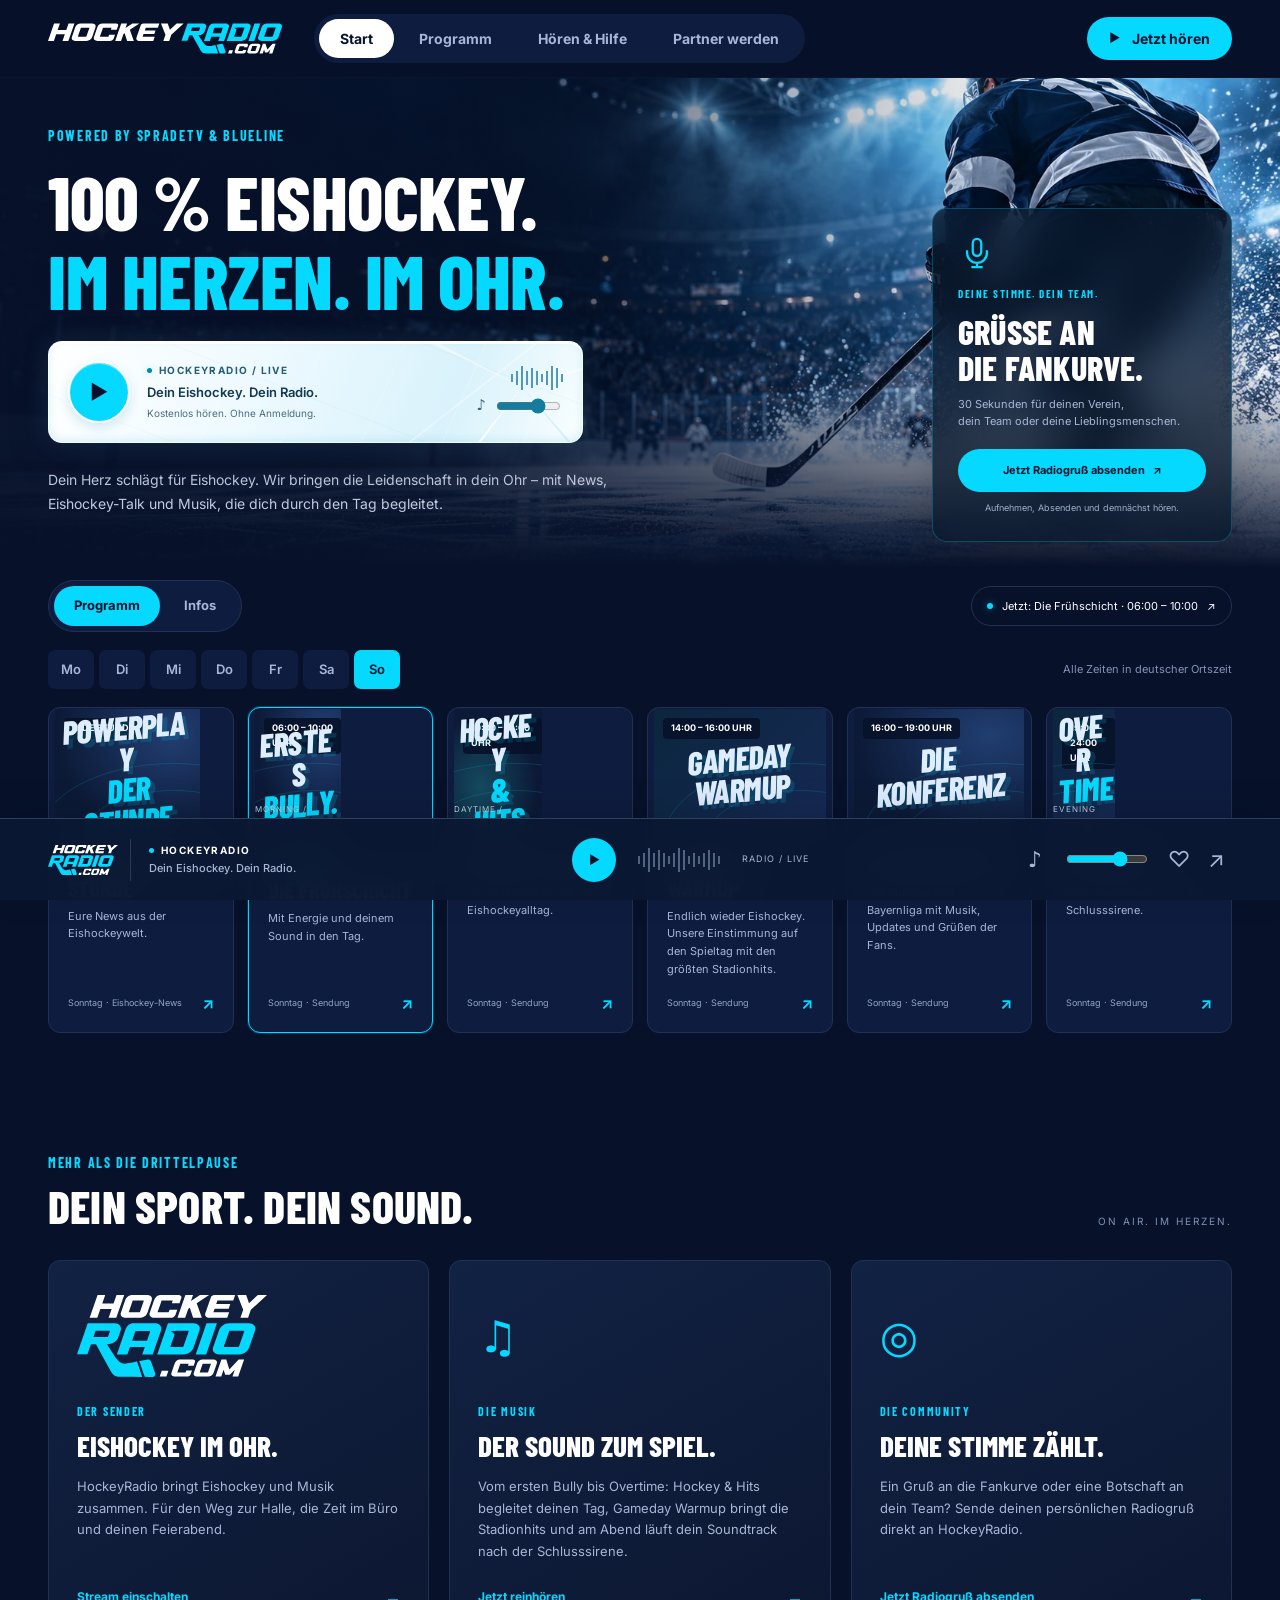
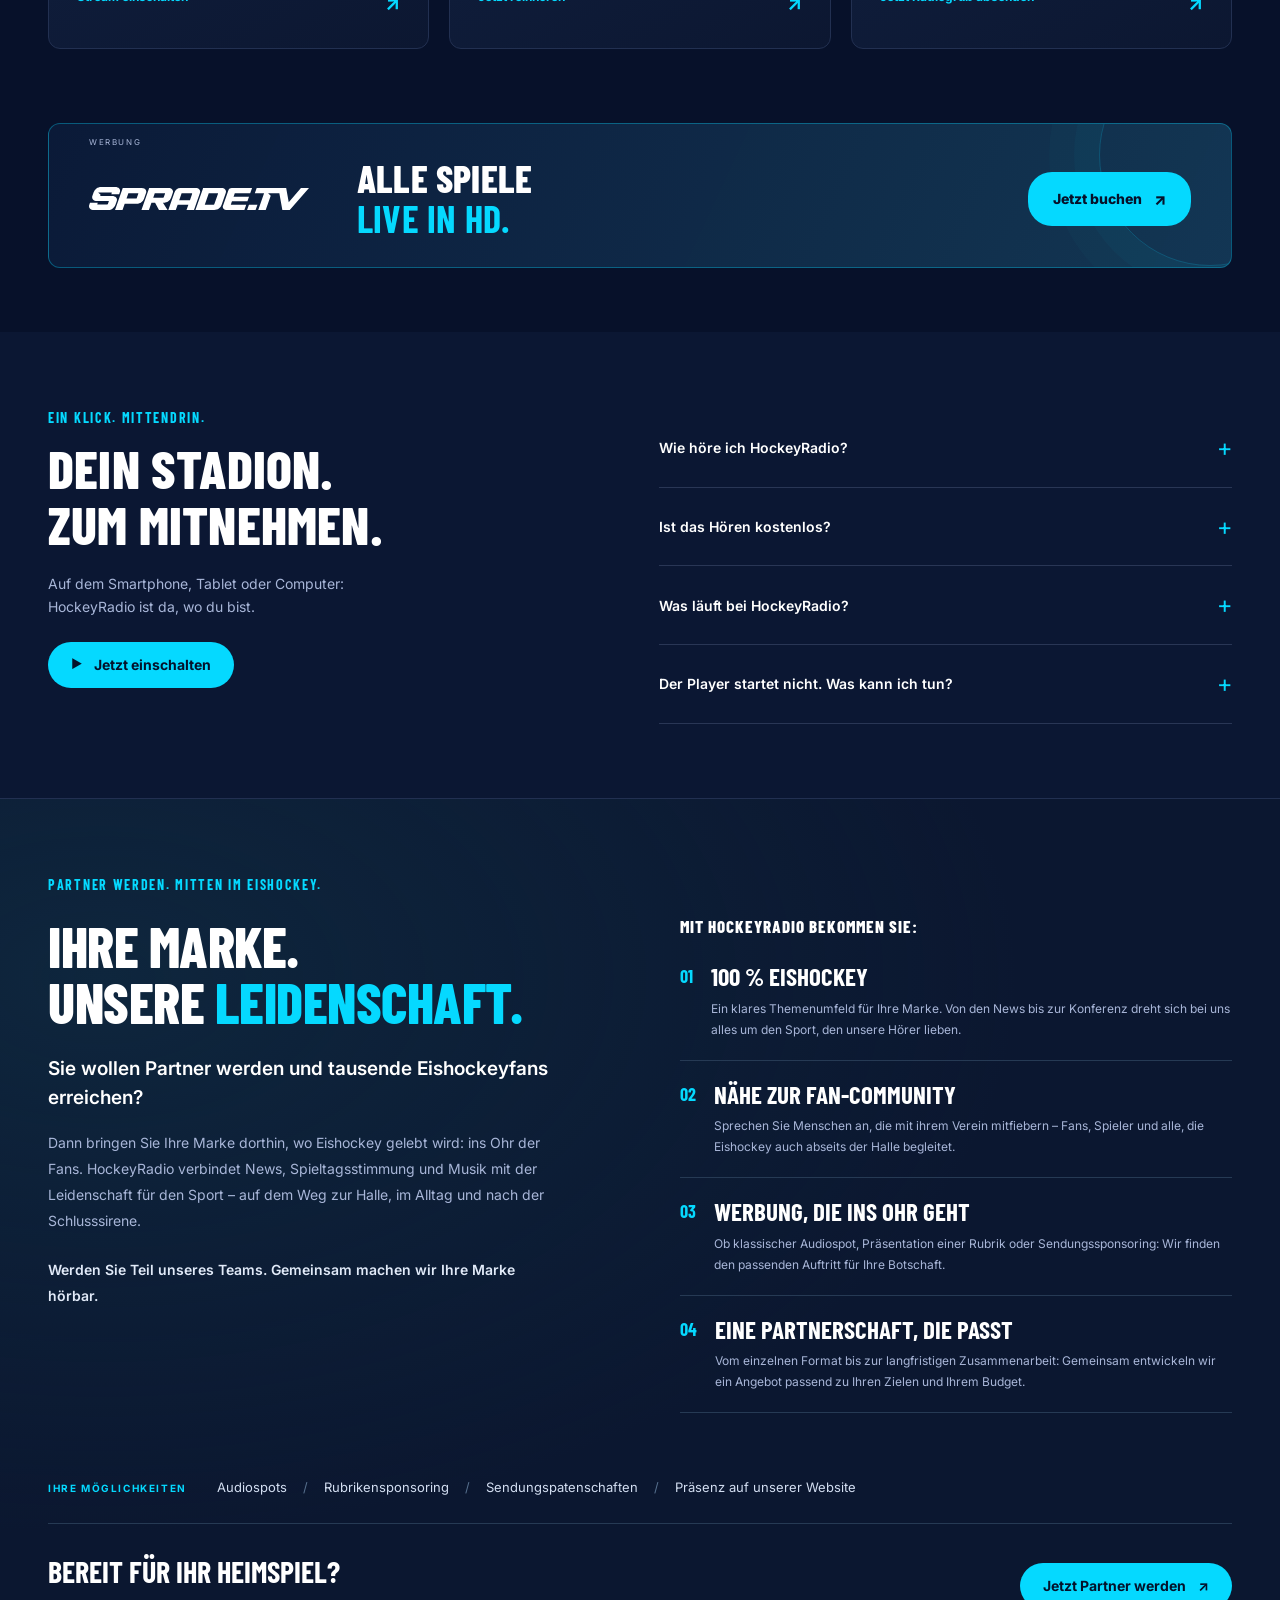
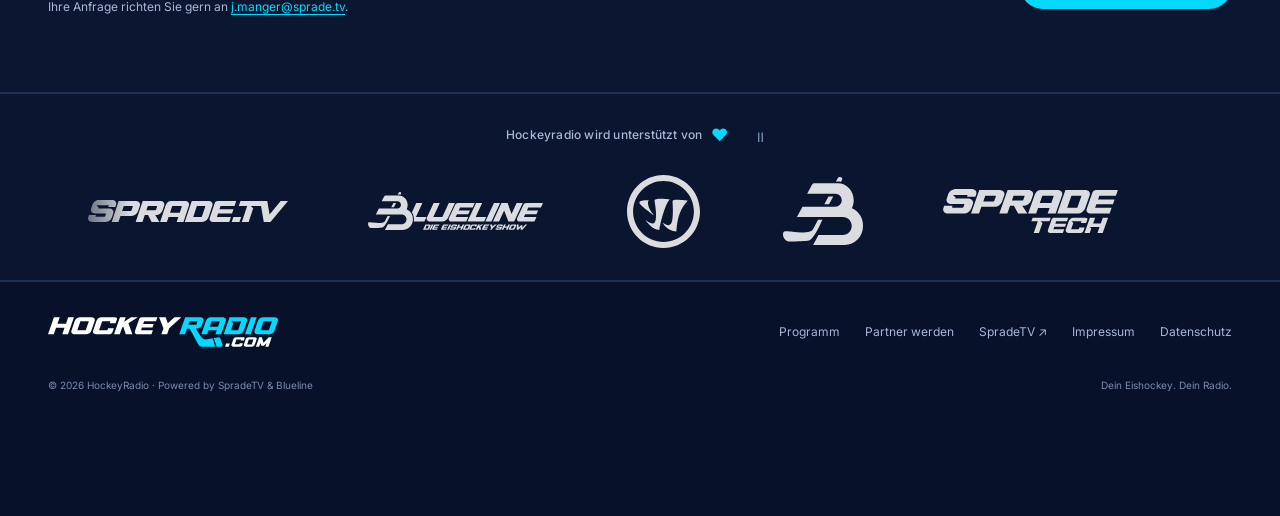
==== commit dc6efe19: "Add Eishockey NEWS logo to partner slider" ====
--- a/index.html
+++ b/index.html
@@ -50,7 +50,7 @@
     <div class="partnership-formats"><span>IHRE MÖGLICHKEITEN</span><p>Audiospots <i aria-hidden="true">/</i> Rubrikensponsoring <i aria-hidden="true">/</i> Sendungspatenschaften <i aria-hidden="true">/</i> Präsenz auf unserer Website</p></div>
     <div class="partnership-contact"><div><h3>BEREIT FÜR IHR HEIMSPIEL?</h3><p>Ihre Anfrage richten Sie gern an <a href="mailto:j.manger@sprade.tv">j.manger@sprade.tv</a>.</p></div><a class="button" href="mailto:j.manger@sprade.tv?subject=Partneranfrage%20HockeyRadio">Jetzt Partner werden <span aria-hidden="true">↗</span></a></div>
   </div></section>
-  <section class="partners" aria-labelledby="partners-title"><div class="wrap"><div class="partners-heading"><h2 id="partners-title">Hockeyradio wird unterstützt von <span class="partner-heart" aria-label="Herz">♥</span></h2><button id="partners-toggle" aria-pressed="false" aria-label="Partner-Slider anhalten">Ⅱ</button></div><div class="partner-window"><div class="partner-track"><div class="partner-group"><img class="partner-wide" src="partner-sprade.svg" alt="SpradeTV" width="200" height="42"><img src="partner-blueline.svg" alt="Blueline" width="175" height="48"><img class="partner-square" src="partner-warrior.svg" alt="Warrior" width="80" height="80"><img class="partner-square" src="partner-eisblog.svg" alt="Eisblog" width="80" height="72"><img src="partner-spradetech.svg" alt="SpradeTech" width="175" height="48"></div><div class="partner-group" aria-hidden="true"><img class="partner-wide" src="partner-sprade.svg" alt="" width="200" height="42"><img src="partner-blueline.svg" alt="" width="175" height="48"><img class="partner-square" src="partner-warrior.svg" alt="" width="80" height="80"><img class="partner-square" src="partner-eisblog.svg" alt="" width="80" height="72"><img src="partner-spradetech.svg" alt="" width="175" height="48"></div></div></div></div></section>
+  <section class="partners" aria-labelledby="partners-title"><div class="wrap"><div class="partners-heading"><h2 id="partners-title">Hockeyradio wird unterstützt von <span class="partner-heart" aria-label="Herz">♥</span></h2><button id="partners-toggle" aria-pressed="false" aria-label="Partner-Slider anhalten">Ⅱ</button></div><div class="partner-window"><div class="partner-track"><div class="partner-group"><img class="partner-wide" src="partner-sprade.svg" alt="SpradeTV" width="200" height="42"><img src="partner-blueline.svg" alt="Blueline" width="175" height="48"><img class="partner-square" src="partner-warrior.svg" alt="Warrior" width="80" height="80"><img class="partner-square" src="partner-eisblog.svg" alt="Eisblog" width="80" height="72"><img src="partner-spradetech.svg" alt="SpradeTech" width="175" height="48"><img class="partner-wide" src="partner-eishockeynews.svg" alt="Eishockey NEWS" width="200" height="67"></div><div class="partner-group" aria-hidden="true"><img class="partner-wide" src="partner-sprade.svg" alt="" width="200" height="42"><img src="partner-blueline.svg" alt="" width="175" height="48"><img class="partner-square" src="partner-warrior.svg" alt="" width="80" height="80"><img class="partner-square" src="partner-eisblog.svg" alt="" width="80" height="72"><img src="partner-spradetech.svg" alt="" width="175" height="48"><img class="partner-wide" src="partner-eishockeynews.svg" alt="" width="200" height="67"></div></div></div></div></section>
 </main>
 <footer class="footer wrap"><div class="footer-main"><a href="#start" aria-label="Zur Startseite"><img src="logo-2.svg" width="230" height="30" alt="HockeyRadio"></a><div class="footer-links"><a href="#programm">Programm</a><a href="#partner-werden">Partner werden</a><a href="https://sprade.tv" target="_blank" rel="noopener noreferrer">SpradeTV ↗</a><a href="/impressum">Impressum</a><a href="/datenschutz">Datenschutz</a></div></div><div class="footer-bottom"><span>© <span id="year">2026</span> HockeyRadio · Powered by SpradeTV & Blueline</span><span>Dein Eishockey. Dein Radio.</span></div></footer>
 <aside class="radio-player" aria-label="HockeyRadio Livestream"><div class="player-brand"><img src="logo-1.svg" width="70" height="31" alt="HockeyRadio"><div><span class="on-air"><i></i> HOCKEYRADIO</span><strong id="player-status" role="status">Dein Eishockey. Dein Radio.</strong></div></div><div class="player-center"><button id="player-toggle" class="player-play play-trigger" aria-label="Livestream starten"><span class="play-icon">▶</span></button><div class="wave" aria-hidden="true"><i></i><i></i><i></i><i></i><i></i><i></i><i></i><i></i><i></i><i></i><i></i><i></i><i></i><i></i><i></i><i></i><i></i></div><span class="stream-label">RADIO / LIVE</span></div><div class="player-tools"><button id="mute" aria-label="Ton ausschalten">♪</button><input id="volume" class="volume-control" type="range" min="0" max="1" step="0.01" value="0.7" aria-label="Lautstärke"><button id="favorite" aria-label="Sender merken" aria-pressed="false">♡</button><a href="https://play.radioking.io/hockey-radio" target="_blank" rel="noopener noreferrer" aria-label="Stream in neuem Tab öffnen">↗</a></div><audio id="audio" preload="none" src="https://play.radioking.io/hockey-radio"></audio></aside>
--- a/updates.css
+++ b/updates.css
@@ -73,3 +73,6 @@
 
 /* Sprade blue play button on the ice-white hero player. */
 .hero-radio .hero-play{background:var(--cyan);color:var(--bg);border-color:#fff;box-shadow:0 4px 12px #1689ad33,inset 0 1px 0 #ffffff66,0 0 0 5px #ffffff45}.hero-radio .hero-play:hover{background:#7febff;box-shadow:0 4px 16px #1689ad44,0 0 0 5px #ffffff90}
+
+/* Bring the programme switch into view beneath the opening screen. */
+@media(min-width:761px){.hero{min-height:490px}.hero-greeting{top:130px}.program.section{padding-top:12px}}
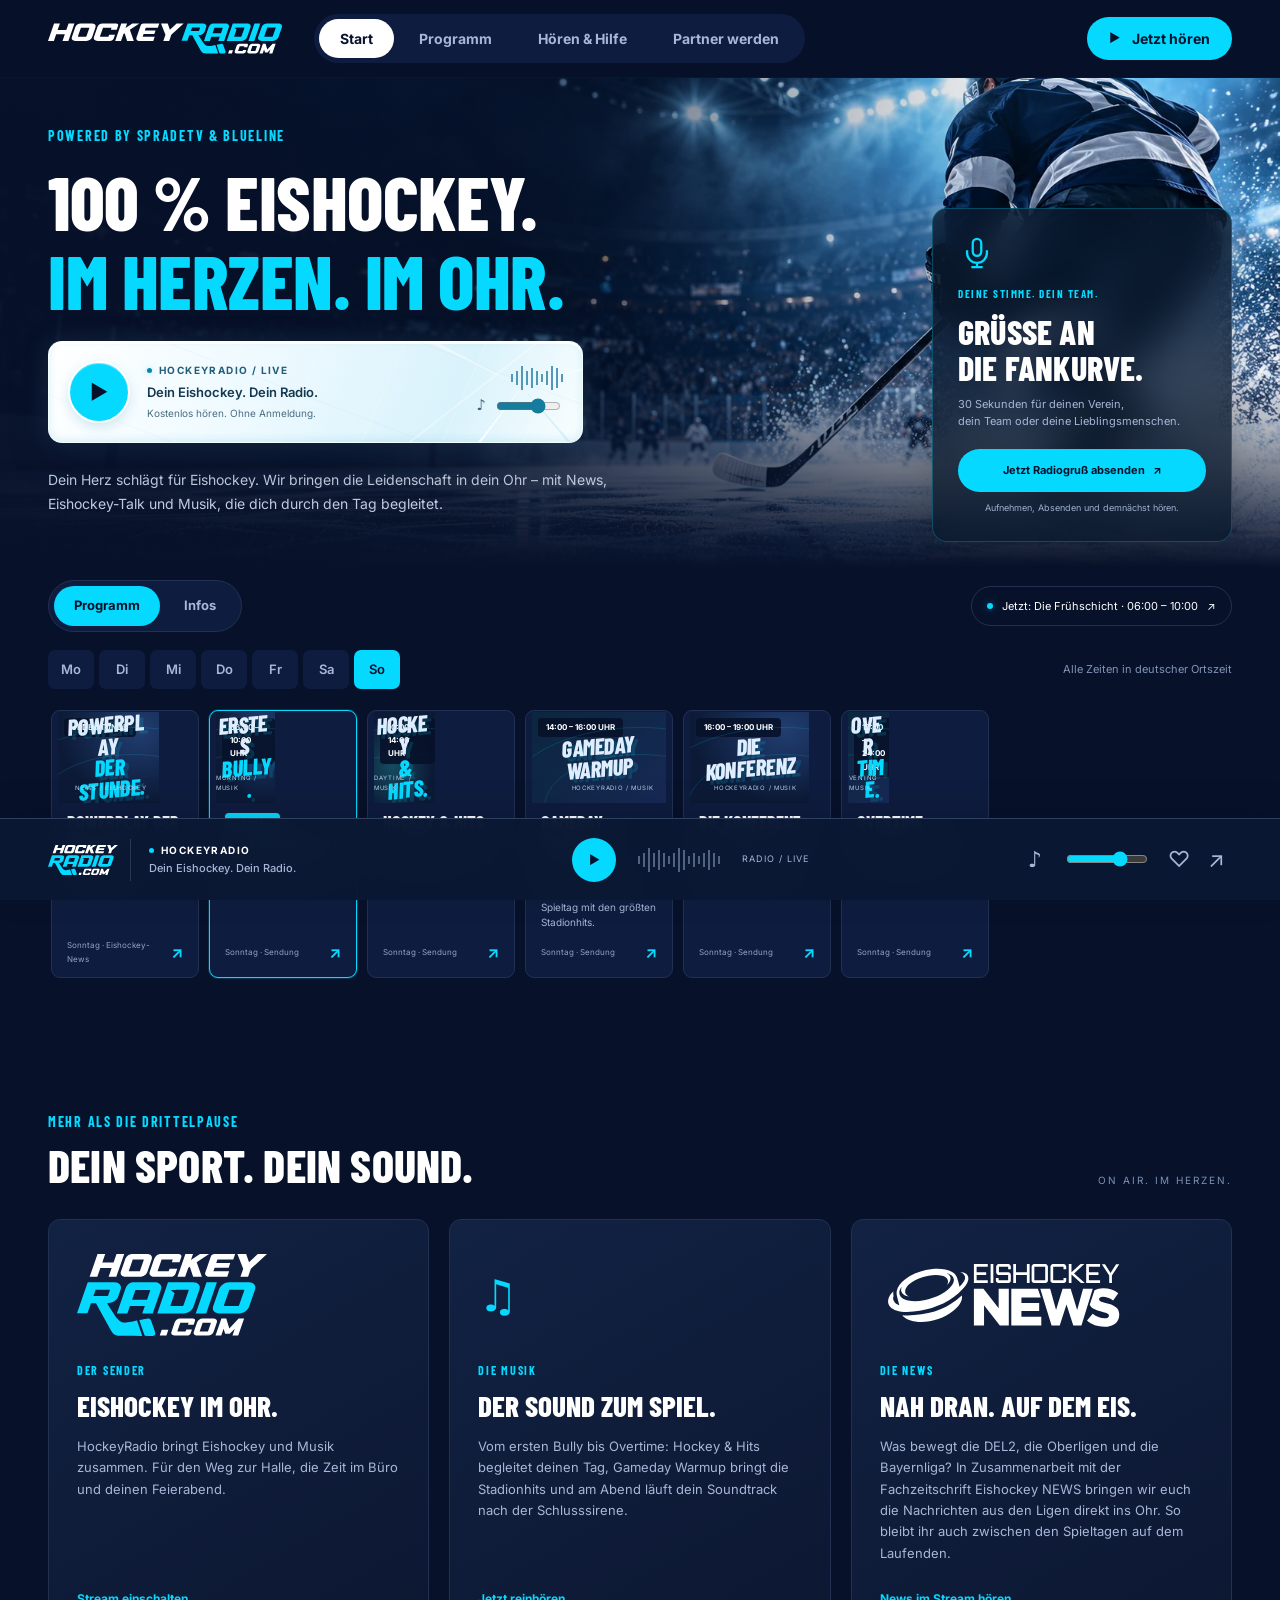
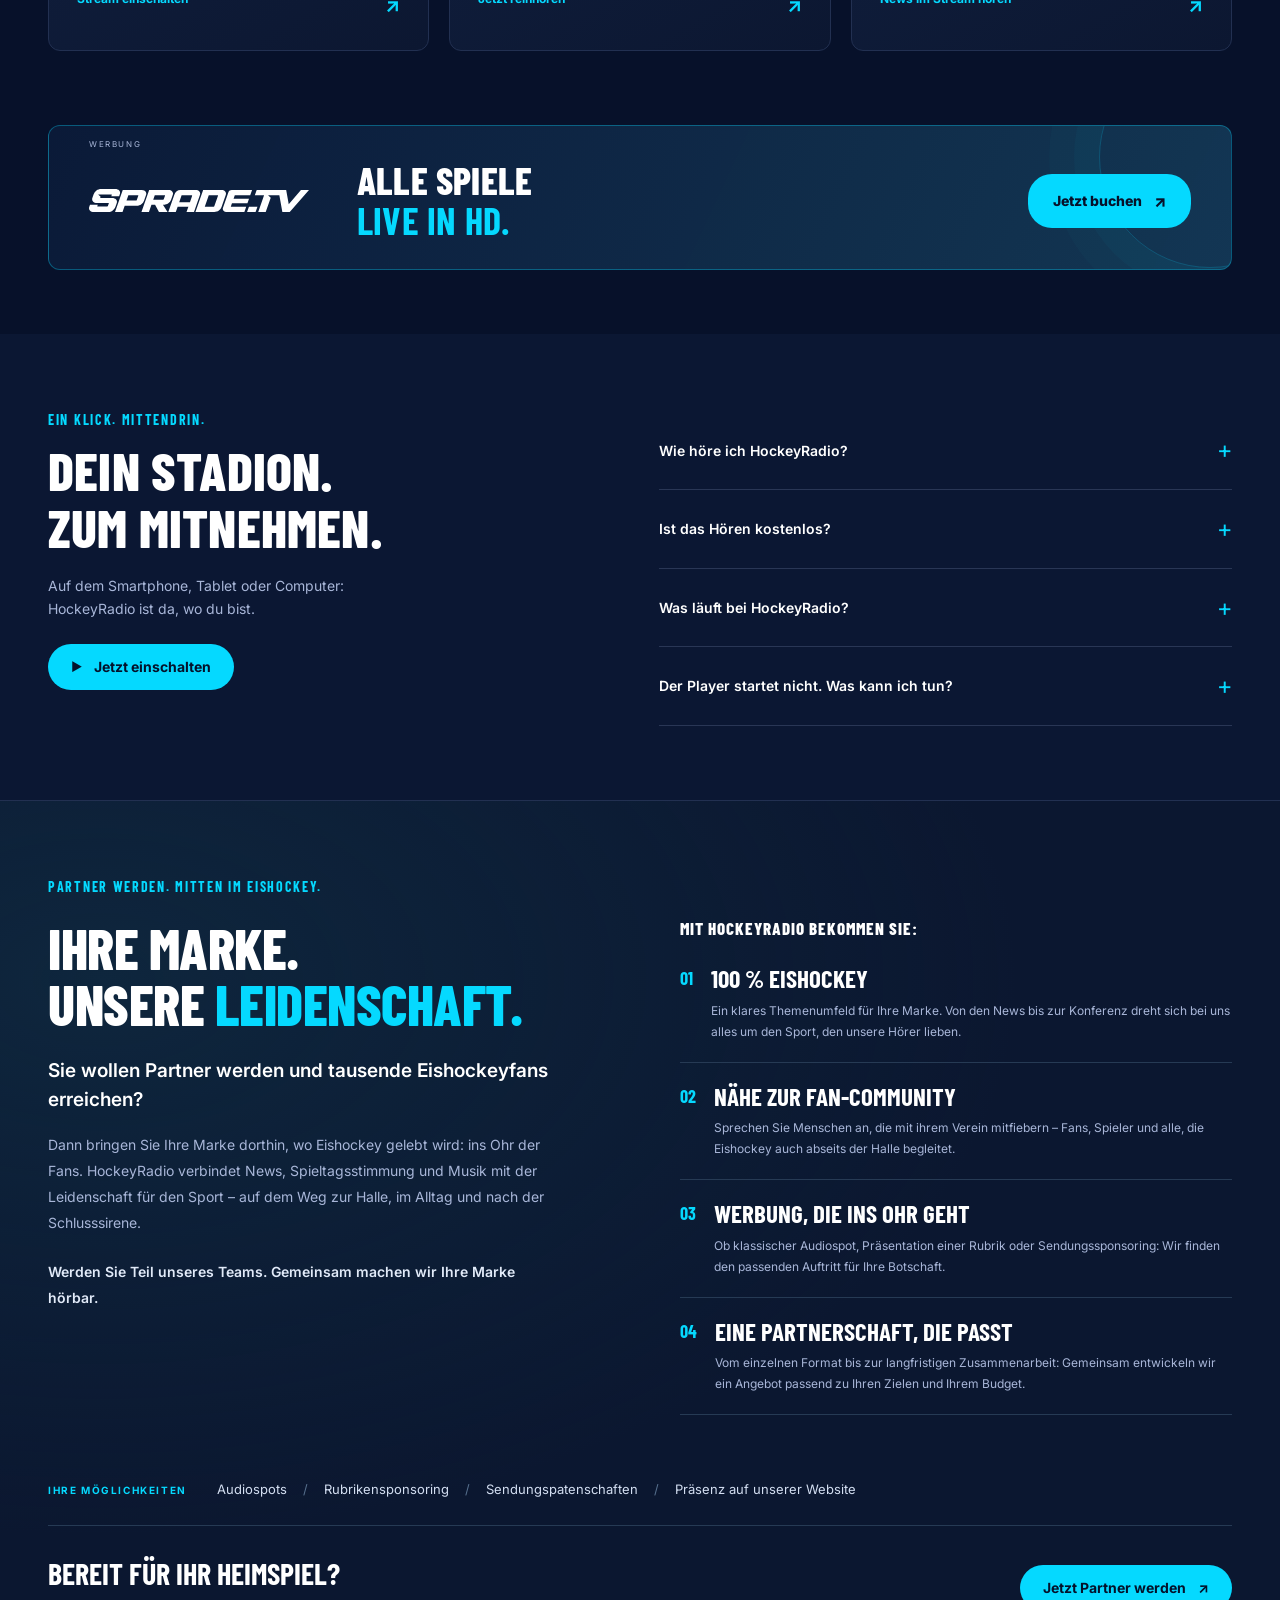
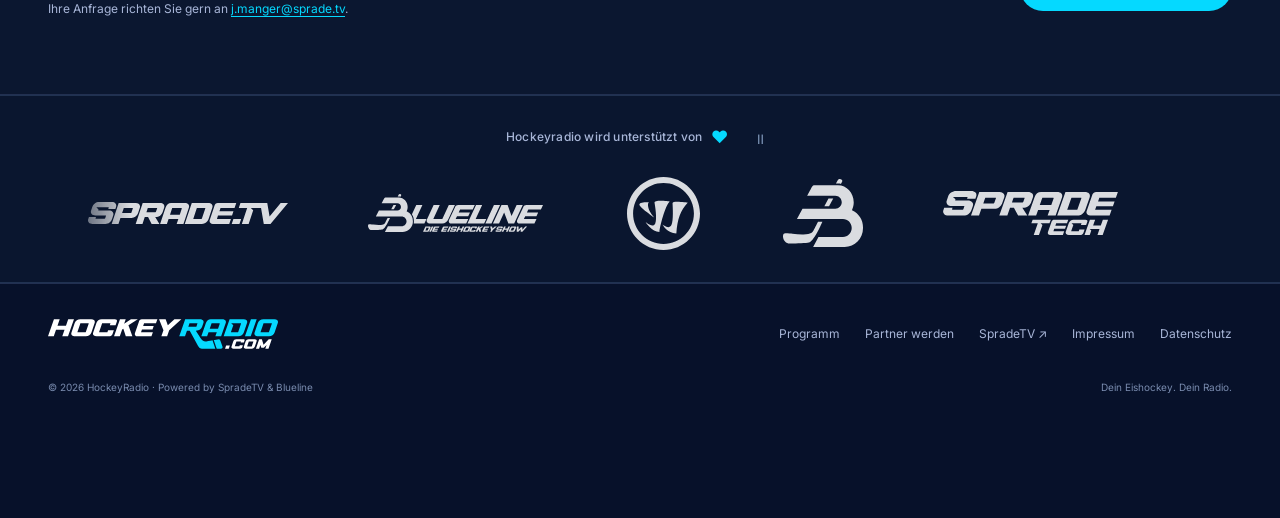
==== commit c5a794db: "Introduce Eishockey NEWS collaboration in station section" ====
--- a/index.html
+++ b/index.html
@@ -38,7 +38,7 @@
     <div class="program-tools"><div class="program-switch" role="group" aria-label="Programm oder Infos anzeigen"><button type="button" data-view="programme" aria-pressed="true">Programm</button><button type="button" data-view="infos" aria-pressed="false">Infos</button></div><button type="button" class="now-program" id="now-program" aria-label="Zum aktuellen Programm"><span class="live-dot" aria-hidden="true"></span><span id="now-program-text">HockeyRadio · Livestream</span><span aria-hidden="true">↗</span></button></div><div class="week" role="group" aria-label="Programmtag auswählen"><button data-day="0" aria-pressed="true">Mo</button><button data-day="1" aria-pressed="false">Di</button><button data-day="2" aria-pressed="false">Mi</button><button data-day="3" aria-pressed="false">Do</button><button data-day="4" aria-pressed="false">Fr</button><button data-day="5" aria-pressed="false">Sa</button><button data-day="6" aria-pressed="false">So</button><span>Alle Zeiten in deutscher Ortszeit</span></div>
     <div class="program-grid" id="program-grid"></div>
   </section>
-  <section class="section wrap" id="sender" aria-labelledby="sender-title"><div class="section-top"><div><p class="eyebrow">MEHR ALS DIE DRITTELPAUSE</p><h2 id="sender-title">DEIN SPORT. DEIN SOUND.</h2></div><span class="corner-label">ON AIR. IM HERZEN.</span></div><div class="feature-grid"><article class="feature station"><img src="logo-1.svg" width="250" height="108" alt="HockeyRadio"><p class="eyebrow">DER SENDER</p><h3>EISHOCKEY IM OHR.</h3><p>HockeyRadio bringt Eishockey und Musik zusammen. Für den Weg zur Halle, die Zeit im Büro und deinen Feierabend.</p><button class="text-link play-trigger">Stream einschalten <span>↗</span></button></article><article class="feature"><span class="feature-icon">♫</span><p class="eyebrow">DIE MUSIK</p><h3>DER SOUND ZUM SPIEL.</h3><p>Vom ersten Bully bis Overtime: Hockey & Hits begleitet deinen Tag, Gameday Warmup bringt die Stadionhits und am Abend läuft dein Soundtrack nach der Schlusssirene.</p><button class="text-link play-trigger">Jetzt reinhören <span>↗</span></button></article><article class="feature"><span class="feature-icon">◎</span><p class="eyebrow">DIE COMMUNITY</p><h3>DEINE STIMME ZÄHLT.</h3><p>Ein Gruß an die Fankurve oder eine Botschaft an dein Team? Sende deinen persönlichen Radiogruß direkt an HockeyRadio.</p><button class="text-link" data-dialog="greeting">Jetzt Radiogruß absenden <span>↗</span></button></article></div></section>
+  <section class="section wrap" id="sender" aria-labelledby="sender-title"><div class="section-top"><div><p class="eyebrow">MEHR ALS DIE DRITTELPAUSE</p><h2 id="sender-title">DEIN SPORT. DEIN SOUND.</h2></div><span class="corner-label">ON AIR. IM HERZEN.</span></div><div class="feature-grid"><article class="feature station"><img src="logo-1.svg" width="250" height="108" alt="HockeyRadio"><p class="eyebrow">DER SENDER</p><h3>EISHOCKEY IM OHR.</h3><p>HockeyRadio bringt Eishockey und Musik zusammen. Für den Weg zur Halle, die Zeit im Büro und deinen Feierabend.</p><button class="text-link play-trigger">Stream einschalten <span>↗</span></button></article><article class="feature"><span class="feature-icon">♫</span><p class="eyebrow">DIE MUSIK</p><h3>DER SOUND ZUM SPIEL.</h3><p>Vom ersten Bully bis Overtime: Hockey & Hits begleitet deinen Tag, Gameday Warmup bringt die Stadionhits und am Abend läuft dein Soundtrack nach der Schlusssirene.</p><button class="text-link play-trigger">Jetzt reinhören <span>↗</span></button></article><article class="feature"><img src="partner-eishockeynews.svg" width="250" height="95" alt="Eishockey NEWS" style="max-width:100%;object-fit:contain;object-position:left center;filter:brightness(0) invert(1)"><p class="eyebrow">DIE NEWS</p><h3>NAH DRAN. AUF DEM EIS.</h3><p>Was bewegt die DEL2, die Oberligen und die Bayernliga? In Zusammenarbeit mit der Fachzeitschrift Eishockey NEWS bringen wir euch die Nachrichten aus den Ligen direkt ins Ohr. So bleibt ihr auch zwischen den Spieltagen auf dem Laufenden.</p><button class="text-link play-trigger">News im Stream hören <span>↗</span></button></article></div></section>
   <div class="sprade-promotion wrap" aria-label="Werbung für SpradeTV">
 <a class="sprade-banner" href="https://sprade.tv/de/" target="_blank" rel="noopener noreferrer" aria-label="SpradeTV: Alle Spiele live in HD. Jetzt buchen."><span class="sprade-ad-label">WERBUNG</span><img src="partner-sprade.svg" width="150" height="36" alt="SpradeTV"><span class="sprade-ad-copy">ALLE SPIELE<br><strong>LIVE IN HD.</strong></span><span class="sprade-ad-cta">Jetzt buchen <span aria-hidden="true">↗</span></span></a>
   </div>
--- a/updates.css
+++ b/updates.css
@@ -76,3 +76,23 @@
 
 /* Bring the programme switch into view beneath the opening screen. */
 @media(min-width:761px){.hero{min-height:490px}.hero-greeting{top:130px}.program.section{padding-top:12px}}
+
+/* One compact programme row, with horizontal swiping on narrow screens. */
+.program-grid:not(.is-infos){
+  display:grid;grid-template-columns:none;grid-template-rows:auto;
+  grid-auto-flow:column;grid-auto-columns:148px;gap:10px;
+  overflow-x:auto;overscroll-behavior-x:contain;scroll-snap-type:x proximity;
+  scroll-padding-inline:3px;padding:3px 3px 14px;
+  scrollbar-width:thin;scrollbar-color:var(--cyan) transparent;
+}
+.program-grid:not(.is-infos) .program-card{scroll-snap-align:start;border-radius:9px}
+.program-grid:not(.is-infos) .card-art{height:91px}
+.program-grid:not(.is-infos) .card-art .art-word{font-size:23px;max-width:86%}
+.program-grid:not(.is-infos) .card-time{font-size:8px;top:6px;left:6px}
+.program-grid:not(.is-infos) .card-kind{font-size:6px;letter-spacing:.7px}
+.program-grid:not(.is-infos) .card-body{padding:10px 9px}
+.program-grid:not(.is-infos) .card-body h3{font-size:18px;margin-bottom:5px}
+.program-grid:not(.is-infos) .card-body p{font-size:10px;line-height:1.5}
+.program-grid:not(.is-infos) .card-footer{font-size:8px;padding-top:9px}
+.program-grid:not(.is-infos) .live-badge{font-size:7px;padding:3px 5px;margin-bottom:5px}
+.program-grid:not(.is-infos) .program-card:focus-visible{outline:2px solid var(--cyan);outline-offset:1px}
